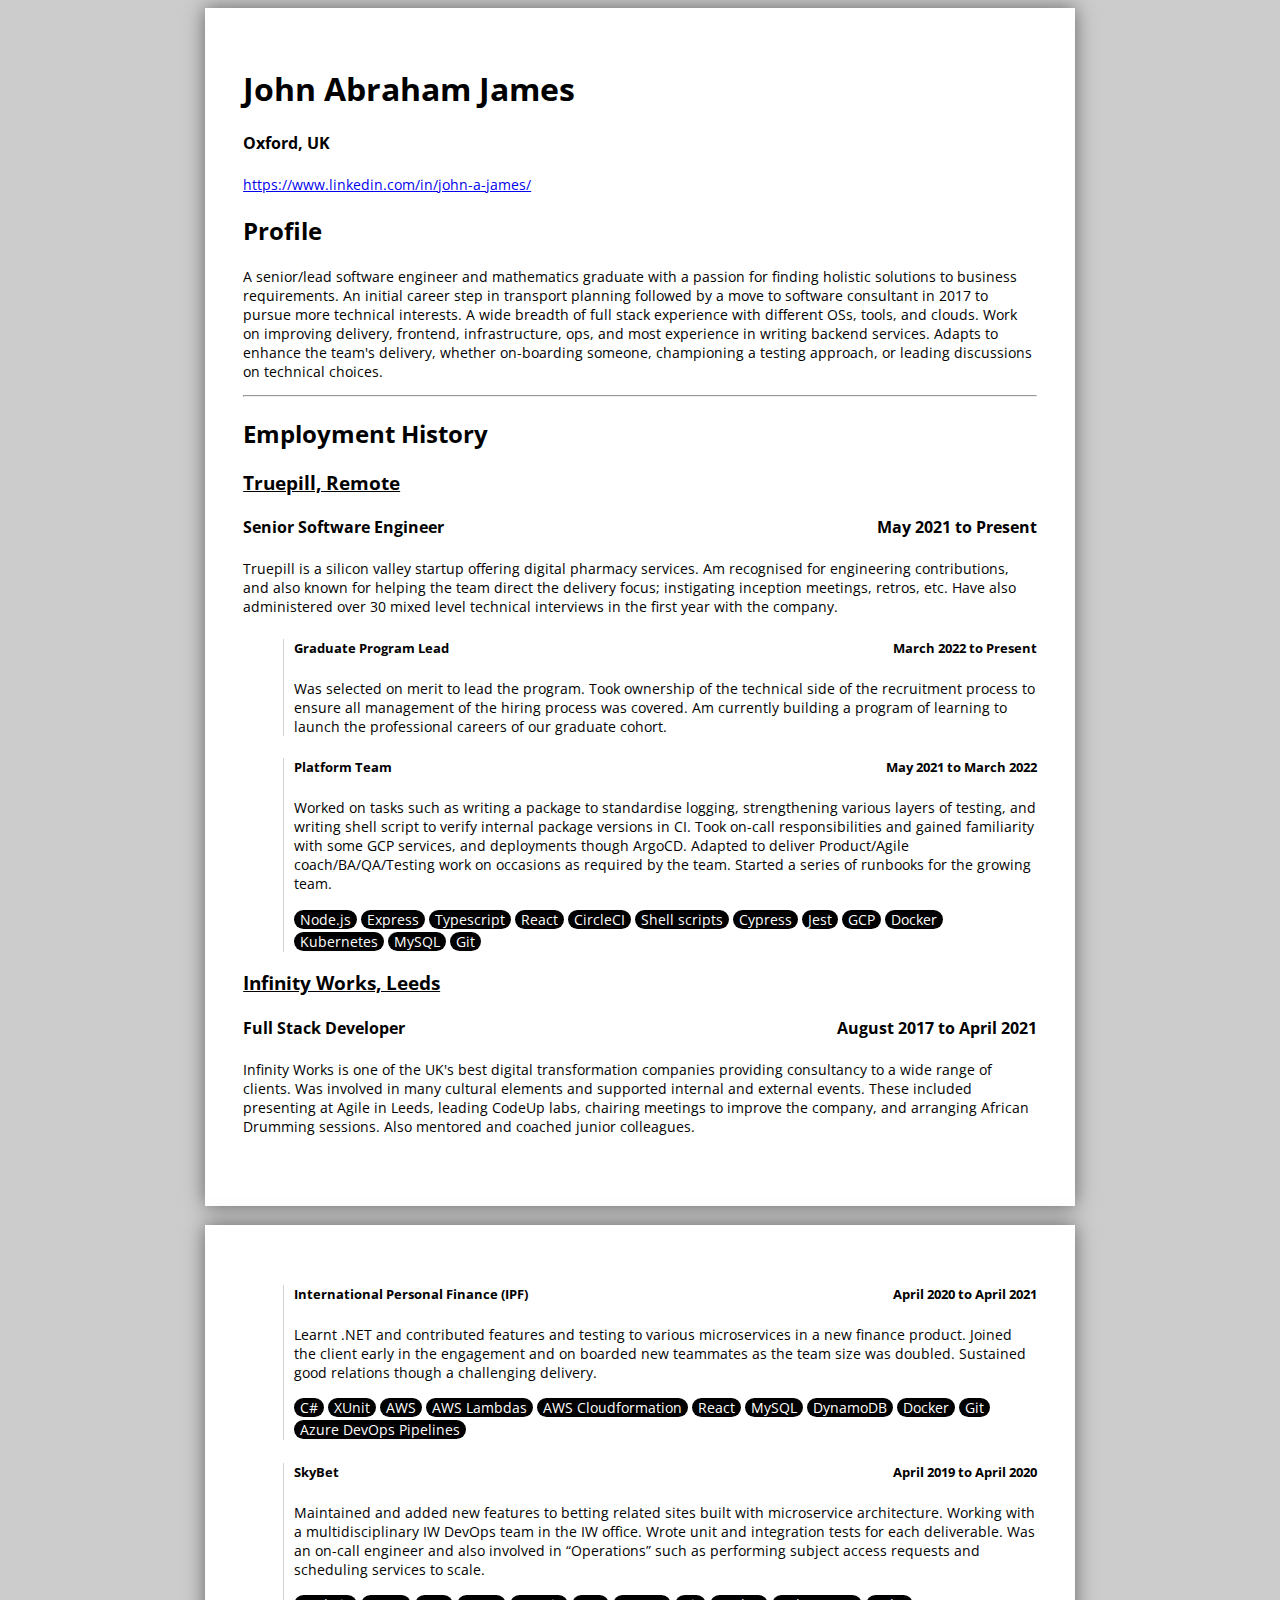
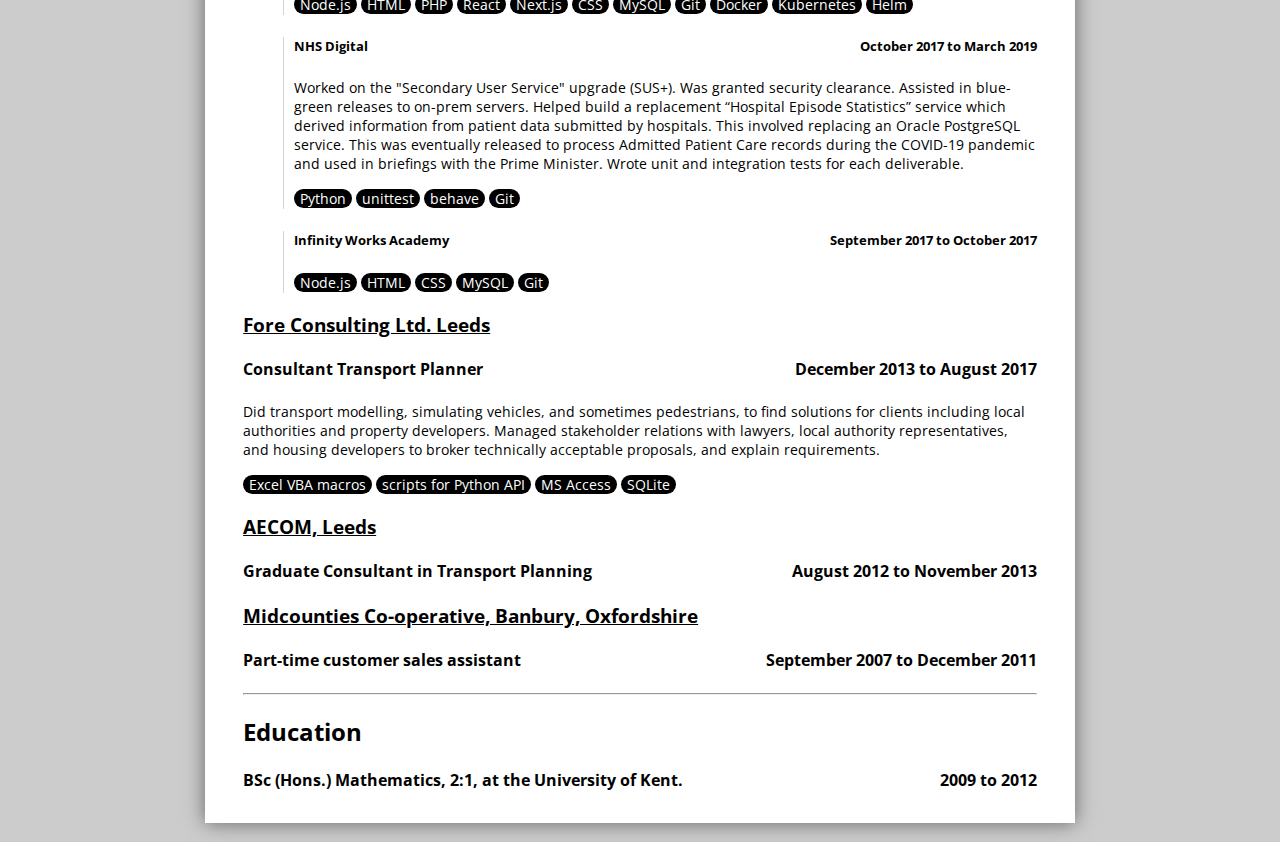
==== CV/index.html @ 1009d3a7 "feat: CV tense" ====
<!DOCTYPE html>
<html>
  <head>
    <meta charset="utf-8">
    <title>John James CV</title>
    <link href='https://fonts.googleapis.com/css?family=Open Sans' rel='stylesheet'>
    <link href='styles/styles.css' rel='stylesheet'>
  </head>
  <body>
    <!-- You are nosey. -->
    <page>
      <h1>John Abraham James</h1>
      <h4>Oxford, UK</h4>
      <p><a href="https://www.linkedin.com/in/john-a-james/">https://www.linkedin.com/in/john-a-james/</a></p>
      <h2>Profile</h2>
      <p>
        A senior/lead software engineer and mathematics graduate with a passion for finding holistic solutions to business requirements.
        An initial career step in transport planning followed by a move to software consultant in 2017 to pursue more technical interests.
        A wide breadth of full stack experience with different OSs, tools, and clouds.
        Work on improving delivery, frontend, infrastructure, ops, and most experience in writing backend services.
        Adapts to enhance the team's delivery, whether on-boarding someone, championing a testing approach, or leading discussions on technical choices.
      </p>
      <hr>
      <h2>Employment History</h2>
      <h3>Truepill, Remote</h3>
      <h4>Senior Software Engineer<span>May 2021 to Present</span></h4>
      <p>
        Truepill is a silicon valley startup offering digital pharmacy services.
        Am recognised for engineering contributions, and also known for helping the team direct the delivery focus; instigating inception meetings, retros, etc.
        Have also administered over 30 mixed level technical interviews in the first year with the company.
      </p>
      <div>
        <h5>Graduate Program Lead<span>March 2022 to Present</span></h5>
        <p>
          Was selected on merit to lead the program. Took ownership of the technical side of the recruitment process to ensure all management of the hiring process was covered.
          Am currently building a program of learning to launch the professional careers of our graduate cohort.
        </p>
      </div>
      <div>
        <h5>Platform Team<span>May 2021 to March 2022</span></h5>
        <p>
          Worked on tasks such as writing a package to standardise logging, strengthening various layers of testing, and writing shell script to verify internal package versions in CI.
          Took on-call responsibilities and gained familiarity with some GCP services, and deployments though ArgoCD.
          Adapted to deliver Product/Agile coach/BA/QA/Testing work on occasions as required by the team.
          Started a series of runbooks for the growing team.
        </p>
        <bubble>Node.js</bubble> <bubble>Express</bubble> <bubble>Typescript</bubble> <bubble>React</bubble>  <bubble>CircleCI</bubble> <bubble>Shell scripts</bubble>  <bubble>Cypress</bubble> <bubble>Jest</bubble> 
        <bubble>GCP</bubble> <bubble>Docker</bubble> <bubble>Kubernetes</bubble> <bubble>MySQL</bubble> <bubble>Git</bubble>
      </div>

      <h3>Infinity Works, Leeds</h3>
      <h4>Full Stack Developer<span>August 2017 to April 2021</span></h4>
      <p>
        Infinity Works is one of the UK's best digital transformation companies providing consultancy to a wide range of clients.
        Was involved in many cultural elements and supported internal and external events.
        These included presenting at Agile in Leeds, leading CodeUp labs, chairing meetings to improve the company, and arranging African Drumming sessions.
        Also mentored and coached junior colleagues. 
      </p>

    </page>
    <page>

      <div>
        <h5>International Personal Finance (IPF)<span>April 2020 to April 2021</span></h5>
        <p>
          Learnt .NET and contributed features and testing to various microservices in a new finance product.
          Joined the client early in the engagement and on boarded new teammates as the team size was doubled.
          Sustained good relations though a challenging delivery.
        </p>
        <bubble>C#</bubble> <bubble>XUnit</bubble> <bubble>AWS</bubble> <bubble>AWS Lambdas</bubble> <bubble>AWS Cloudformation</bubble> <bubble>React</bubble>
        <bubble>MySQL</bubble> <bubble>DynamoDB</bubble> <bubble>Docker</bubble> <bubble>Git</bubble>
        <br>
        <bubble>Azure DevOps Pipelines</bubble>
      </div>

      <div>
        <h5>SkyBet<span>April 2019 to April 2020</span></h5>								             
        <p>
          Maintained and added new features to betting related sites built with microservice architecture.
          Working with a multidisciplinary IW DevOps team in the IW office.
          Wrote unit and integration tests for each deliverable.
          Was an on-call engineer and also involved in “Operations” such as performing subject access requests and scheduling services to scale.
        </p>
        <bubble>Node.js</bubble> <bubble>HTML</bubble> <bubble>PHP</bubble> <bubble>React</bubble> <bubble>Next.js</bubble> <bubble>CSS</bubble> <bubble>MySQL</bubble> <bubble>Git</bubble>
        <bubble>Docker</bubble> <bubble>Kubernetes</bubble> <bubble>Helm</bubble>
      </div>
      
      <div>
        <h5>NHS Digital<span>October 2017 to March 2019</span></h5>
        <p>
          Worked on the "Secondary User Service" upgrade (SUS+).
          Was granted security clearance.
          Assisted in blue-green releases to on-prem servers.
          Helped build a replacement “Hospital Episode Statistics” service which derived information from patient data submitted by hospitals.
          This involved replacing an Oracle PostgreSQL service.
          This was eventually released to process Admitted Patient Care records during the COVID-19 pandemic and used in briefings with the Prime Minister. 
          Wrote unit and integration tests for each deliverable.
        </p>
        <bubble>Python</bubble> <bubble>unittest</bubble> <bubble>behave</bubble> <bubble>Git</bubble>
      </div>
      
      <div>
      <h5>Infinity Works Academy<span>September 2017 to October 2017</span></h5>
      <bubble>Node.js</bubble> <bubble>HTML</bubble> <bubble>CSS</bubble> <bubble>MySQL</bubble> <bubble>Git</bubble>
      </div>

      <h3>Fore Consulting Ltd. Leeds</h3>
      <h4>Consultant Transport Planner<span>December 2013 to August 2017</span></h4>
      <p>
        Did transport modelling, simulating vehicles, and sometimes pedestrians, to find solutions for clients including local authorities and property developers.
        Managed stakeholder relations with lawyers, local authority representatives, and housing developers to broker technically acceptable proposals, and explain requirements.
      </p>
      <bubble>Excel VBA macros</bubble> <bubble>scripts for Python API</bubble> <bubble>MS Access</bubble> <bubble>SQLite</bubble>
      
      <h3>AECOM, Leeds</h3>
      
      <h4>Graduate Consultant in Transport Planning<span>August 2012 to November 2013</span></h4>
      
      <h3>Midcounties Co-operative, Banbury, Oxfordshire</h3>
      <h4>Part-time customer sales assistant<span>September 2007 to December 2011</span></h4> 			                
      <hr>
      <h2>Education</h2>
      <h4>BSc (Hons.) Mathematics, 2:1, at the University of Kent.<span>2009 to 2012</span></h4>
    </page>
  </body>
</html>
---- CV/styles/styles.css ----
body {
    background: rgb(204,204,204);
    font-family: 'Open Sans';
    -webkit-print-color-adjust: exact !important;
}
page {
    background: white;
    width: 21cm;
    height: 29.7cm;
    display: block;
    margin: 0 auto;
    margin-bottom: 0.5cm;
    padding: 1cm;
    box-shadow: 0 0 0.5cm rgba(0,0,0,0.5);
}
bubble {
    color: white;
    background: black;
    border-radius: 50vh;
    padding: 0 6px;
    font-size: 0.9rem;
}

h3 {
    text-decoration: underline;
}

h4 span{
    float:right;
}
h5 span{
    float:right;
}
p {
    font-size: 0.9rem;
}
div {
    margin-left: 40px;
    border-left: 1px solid lightgrey;
    padding-left: 10px;
}
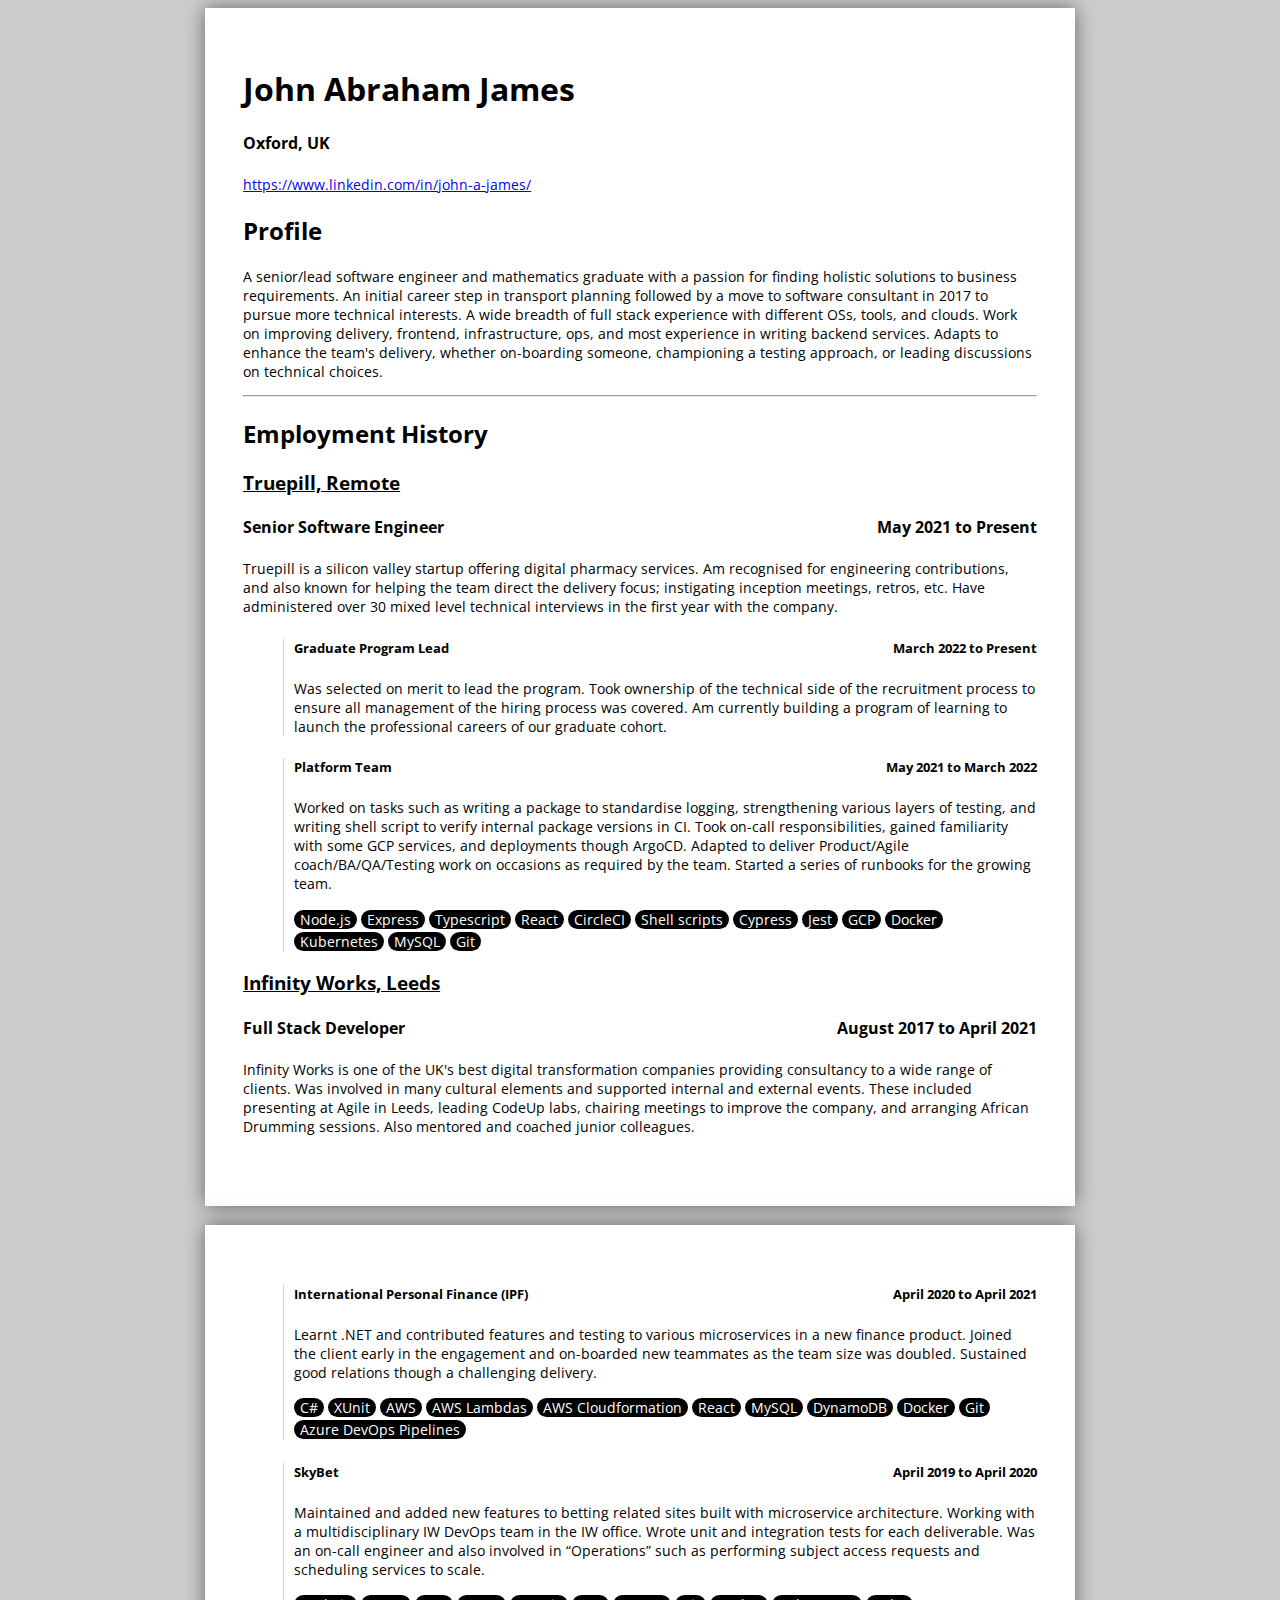
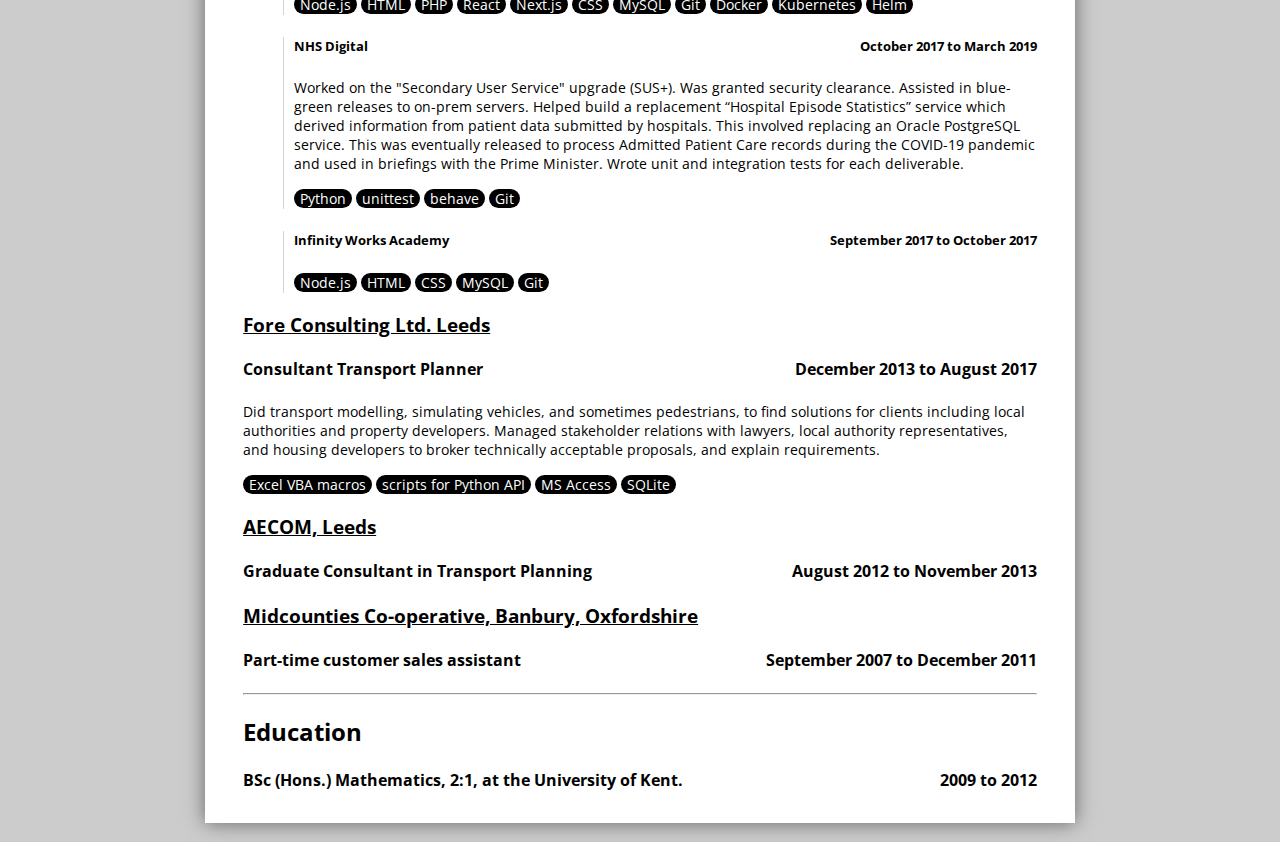
==== commit 7cc79f77: "feat: CV tweaks" ====
--- a/CV/index.html
+++ b/CV/index.html
@@ -27,7 +27,7 @@
       <p>
         Truepill is a silicon valley startup offering digital pharmacy services.
         Am recognised for engineering contributions, and also known for helping the team direct the delivery focus; instigating inception meetings, retros, etc.
-        Have also administered over 30 mixed level technical interviews in the first year with the company.
+        Have administered over 30 mixed level technical interviews in the first year with the company.
       </p>
       <div>
         <h5>Graduate Program Lead<span>March 2022 to Present</span></h5>
@@ -40,7 +40,7 @@
         <h5>Platform Team<span>May 2021 to March 2022</span></h5>
         <p>
           Worked on tasks such as writing a package to standardise logging, strengthening various layers of testing, and writing shell script to verify internal package versions in CI.
-          Took on-call responsibilities and gained familiarity with some GCP services, and deployments though ArgoCD.
+          Took on-call responsibilities, gained familiarity with some GCP services, and deployments though ArgoCD.
           Adapted to deliver Product/Agile coach/BA/QA/Testing work on occasions as required by the team.
           Started a series of runbooks for the growing team.
         </p>
@@ -64,7 +64,7 @@
         <h5>International Personal Finance (IPF)<span>April 2020 to April 2021</span></h5>
         <p>
           Learnt .NET and contributed features and testing to various microservices in a new finance product.
-          Joined the client early in the engagement and on boarded new teammates as the team size was doubled.
+          Joined the client early in the engagement and on-boarded new teammates as the team size was doubled.
           Sustained good relations though a challenging delivery.
         </p>
         <bubble>C#</bubble> <bubble>XUnit</bubble> <bubble>AWS</bubble> <bubble>AWS Lambdas</bubble> <bubble>AWS Cloudformation</bubble> <bubble>React</bubble>
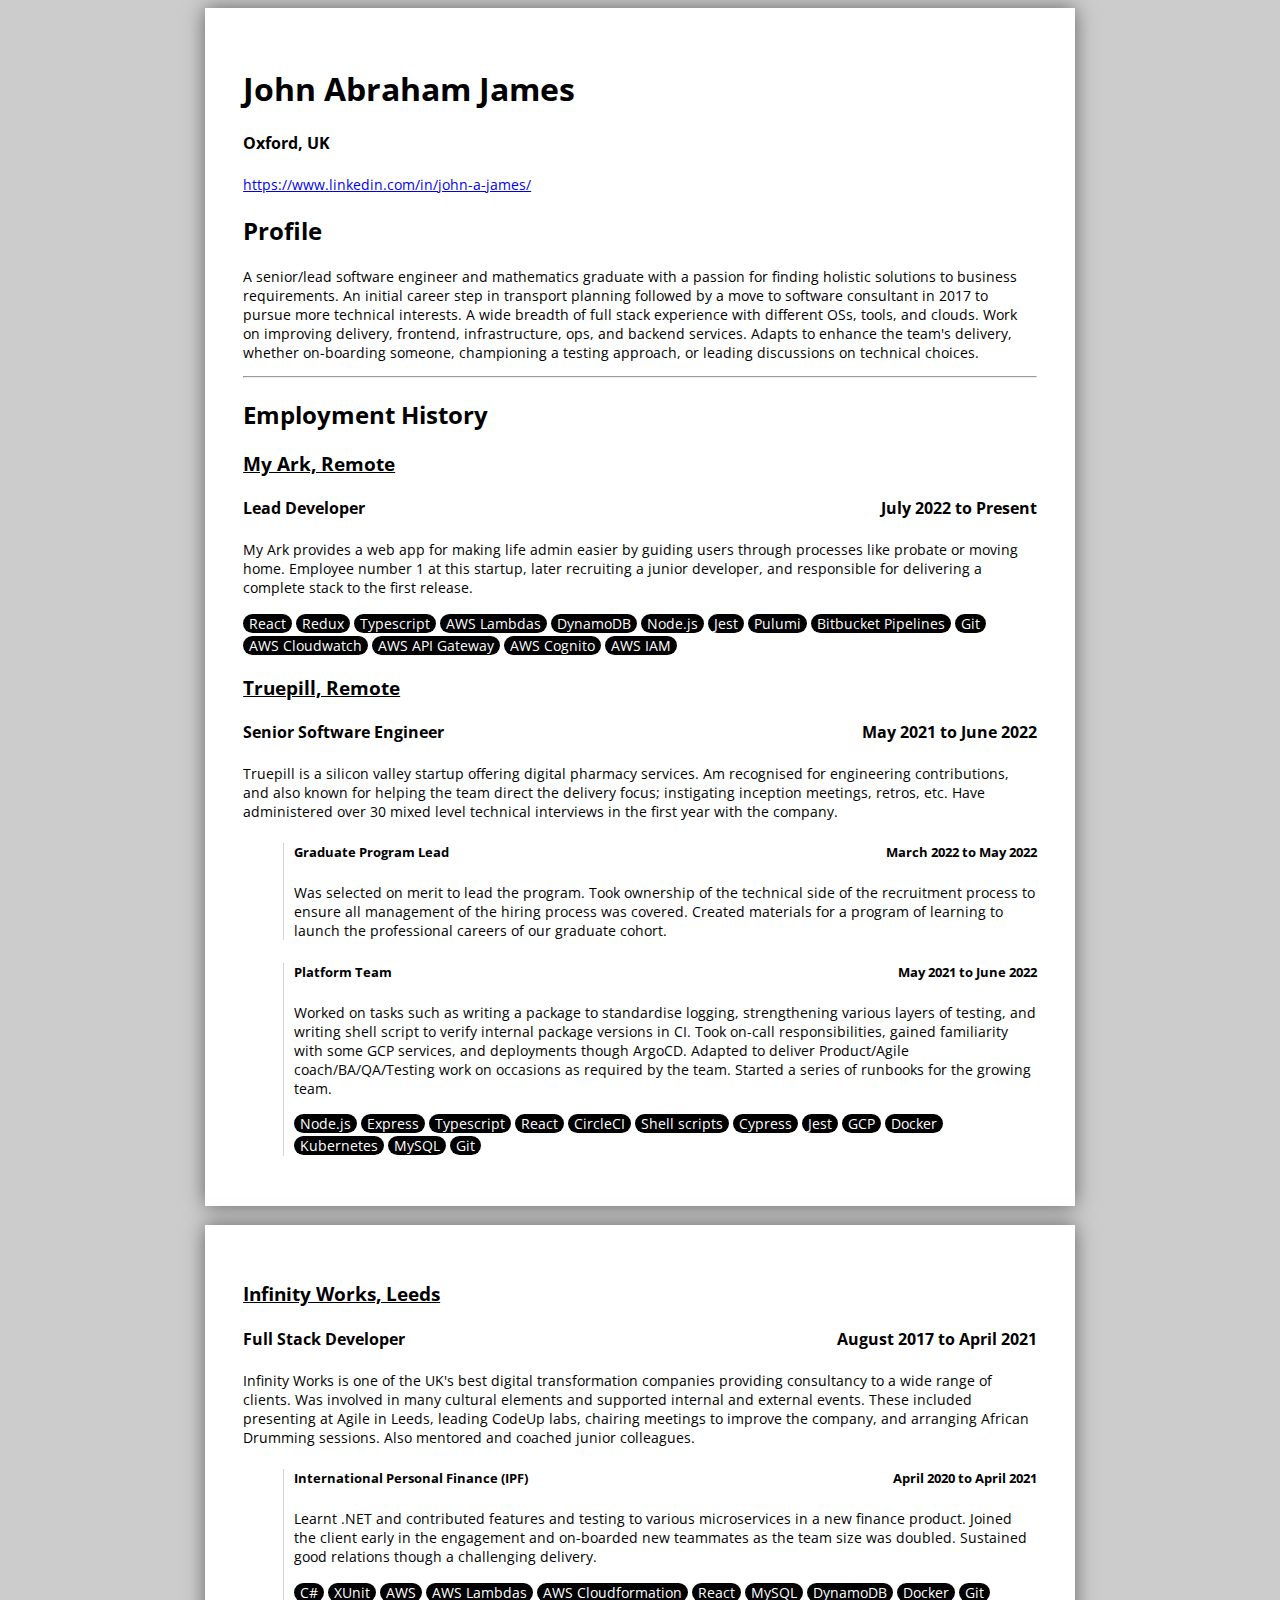
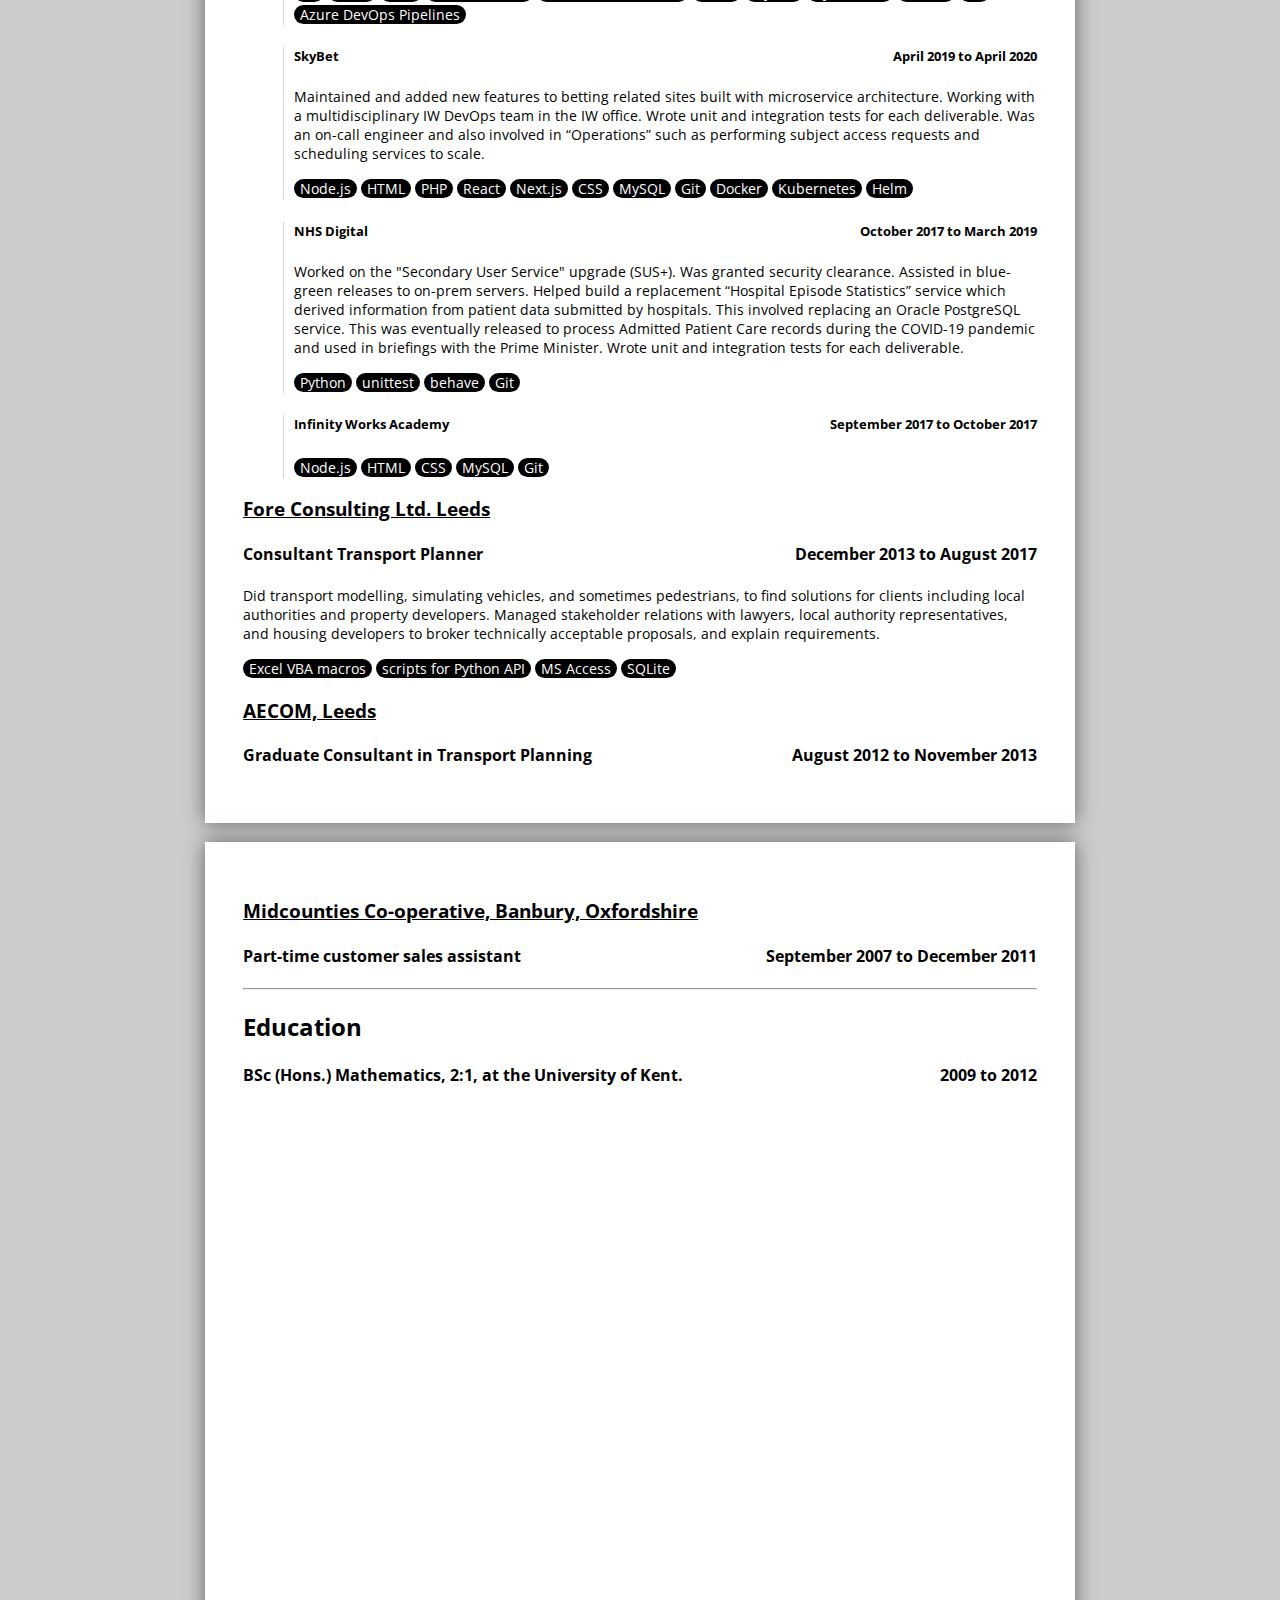
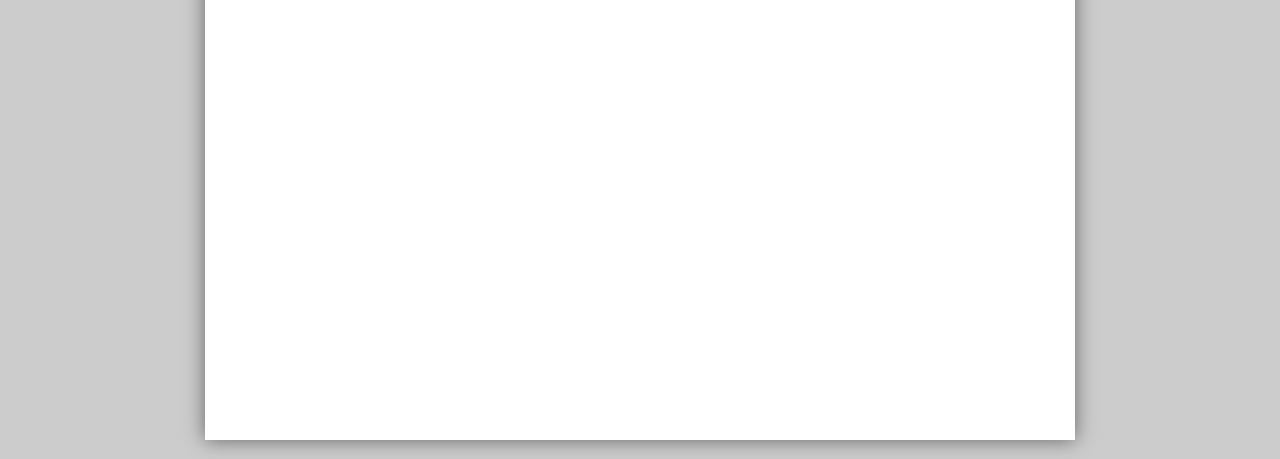
==== commit b02a4ddb: "add my ark to cv" ====
--- a/CV/index.html
+++ b/CV/index.html
@@ -1,126 +1,195 @@
 <!DOCTYPE html>
 <html>
   <head>
-    <meta charset="utf-8">
+    <meta charset="utf-8" />
     <title>John James CV</title>
-    <link href='https://fonts.googleapis.com/css?family=Open Sans' rel='stylesheet'>
-    <link href='styles/styles.css' rel='stylesheet'>
+    <link
+      href="https://fonts.googleapis.com/css?family=Open Sans"
+      rel="stylesheet"
+    />
+    <link href="styles/styles.css" rel="stylesheet" />
   </head>
   <body>
     <!-- You are nosey. -->
     <page>
       <h1>John Abraham James</h1>
       <h4>Oxford, UK</h4>
-      <p><a href="https://www.linkedin.com/in/john-a-james/">https://www.linkedin.com/in/john-a-james/</a></p>
+      <p>
+        <a href="https://www.linkedin.com/in/john-a-james/">
+          https://www.linkedin.com/in/john-a-james/
+        </a>
+      </p>
       <h2>Profile</h2>
       <p>
-        A senior/lead software engineer and mathematics graduate with a passion for finding holistic solutions to business requirements.
-        An initial career step in transport planning followed by a move to software consultant in 2017 to pursue more technical interests.
-        A wide breadth of full stack experience with different OSs, tools, and clouds.
-        Work on improving delivery, frontend, infrastructure, ops, and most experience in writing backend services.
-        Adapts to enhance the team's delivery, whether on-boarding someone, championing a testing approach, or leading discussions on technical choices.
+        A senior/lead software engineer and mathematics graduate with a passion
+        for finding holistic solutions to business requirements. An initial
+        career step in transport planning followed by a move to software
+        consultant in 2017 to pursue more technical interests. A wide breadth of
+        full stack experience with different OSs, tools, and clouds. Work on
+        improving delivery, frontend, infrastructure, ops, and backend services.
+        Adapts to enhance the team's delivery, whether on-boarding someone,
+        championing a testing approach, or leading discussions on technical
+        choices.
       </p>
-      <hr>
+      <hr />
       <h2>Employment History</h2>
+      <h3>My Ark, Remote</h3>
+      <h4>Lead Developer<span>July 2022 to Present</span></h4>
+      <p>
+        My Ark provides a web app for making life admin easier by guiding users
+        through processes like probate or moving home. Employee number 1 at this
+        startup, later recruiting a junior developer, and responsible for
+        delivering a complete stack to the first release.
+      </p>
+      <bubble>React</bubble> <bubble>Redux</bubble> <bubble>Typescript</bubble>
+      <bubble>AWS Lambdas</bubble> <bubble>DynamoDB</bubble>
+      <bubble>Node.js</bubble> <bubble>Jest</bubble> <bubble>Pulumi</bubble>
+      <bubble>Bitbucket Pipelines</bubble> <bubble>Git</bubble>
+      <br />
+      <bubble>AWS Cloudwatch</bubble> <bubble>AWS API Gateway</bubble>
+      <bubble>AWS Cognito</bubble> <bubble>AWS IAM</bubble>
+
       <h3>Truepill, Remote</h3>
-      <h4>Senior Software Engineer<span>May 2021 to Present</span></h4>
+      <h4>Senior Software Engineer<span>May 2021 to June 2022</span></h4>
       <p>
         Truepill is a silicon valley startup offering digital pharmacy services.
-        Am recognised for engineering contributions, and also known for helping the team direct the delivery focus; instigating inception meetings, retros, etc.
-        Have administered over 30 mixed level technical interviews in the first year with the company.
+        Am recognised for engineering contributions, and also known for helping
+        the team direct the delivery focus; instigating inception meetings,
+        retros, etc. Have administered over 30 mixed level technical interviews
+        in the first year with the company.
       </p>
       <div>
-        <h5>Graduate Program Lead<span>March 2022 to Present</span></h5>
+        <h5>Graduate Program Lead<span>March 2022 to May 2022</span></h5>
         <p>
-          Was selected on merit to lead the program. Took ownership of the technical side of the recruitment process to ensure all management of the hiring process was covered.
-          Am currently building a program of learning to launch the professional careers of our graduate cohort.
+          Was selected on merit to lead the program. Took ownership of the
+          technical side of the recruitment process to ensure all management of
+          the hiring process was covered. Created materials for a program of
+          learning to launch the professional careers of our graduate cohort.
         </p>
       </div>
       <div>
-        <h5>Platform Team<span>May 2021 to March 2022</span></h5>
+        <h5>Platform Team<span>May 2021 to June 2022</span></h5>
         <p>
-          Worked on tasks such as writing a package to standardise logging, strengthening various layers of testing, and writing shell script to verify internal package versions in CI.
-          Took on-call responsibilities, gained familiarity with some GCP services, and deployments though ArgoCD.
-          Adapted to deliver Product/Agile coach/BA/QA/Testing work on occasions as required by the team.
-          Started a series of runbooks for the growing team.
+          Worked on tasks such as writing a package to standardise logging,
+          strengthening various layers of testing, and writing shell script to
+          verify internal package versions in CI. Took on-call responsibilities,
+          gained familiarity with some GCP services, and deployments though
+          ArgoCD. Adapted to deliver Product/Agile coach/BA/QA/Testing work on
+          occasions as required by the team. Started a series of runbooks for
+          the growing team.
         </p>
-        <bubble>Node.js</bubble> <bubble>Express</bubble> <bubble>Typescript</bubble> <bubble>React</bubble>  <bubble>CircleCI</bubble> <bubble>Shell scripts</bubble>  <bubble>Cypress</bubble> <bubble>Jest</bubble> 
-        <bubble>GCP</bubble> <bubble>Docker</bubble> <bubble>Kubernetes</bubble> <bubble>MySQL</bubble> <bubble>Git</bubble>
+        <bubble>Node.js</bubble> <bubble>Express</bubble>
+        <bubble>Typescript</bubble> <bubble>React</bubble>
+        <bubble>CircleCI</bubble> <bubble>Shell scripts</bubble>
+        <bubble>Cypress</bubble> <bubble>Jest</bubble> <bubble>GCP</bubble>
+        <bubble>Docker</bubble> <bubble>Kubernetes</bubble>
+        <bubble>MySQL</bubble> <bubble>Git</bubble>
       </div>
-
+    </page>
+    <page>
       <h3>Infinity Works, Leeds</h3>
       <h4>Full Stack Developer<span>August 2017 to April 2021</span></h4>
       <p>
-        Infinity Works is one of the UK's best digital transformation companies providing consultancy to a wide range of clients.
-        Was involved in many cultural elements and supported internal and external events.
-        These included presenting at Agile in Leeds, leading CodeUp labs, chairing meetings to improve the company, and arranging African Drumming sessions.
-        Also mentored and coached junior colleagues. 
+        Infinity Works is one of the UK's best digital transformation companies
+        providing consultancy to a wide range of clients. Was involved in many
+        cultural elements and supported internal and external events. These
+        included presenting at Agile in Leeds, leading CodeUp labs, chairing
+        meetings to improve the company, and arranging African Drumming
+        sessions. Also mentored and coached junior colleagues.
       </p>
-
-    </page>
-    <page>
-
       <div>
-        <h5>International Personal Finance (IPF)<span>April 2020 to April 2021</span></h5>
+        <h5>
+          International Personal Finance (IPF)
+          <span> April 2020 to April 2021 </span>
+        </h5>
         <p>
-          Learnt .NET and contributed features and testing to various microservices in a new finance product.
-          Joined the client early in the engagement and on-boarded new teammates as the team size was doubled.
+          Learnt .NET and contributed features and testing to various
+          microservices in a new finance product. Joined the client early in the
+          engagement and on-boarded new teammates as the team size was doubled.
           Sustained good relations though a challenging delivery.
         </p>
-        <bubble>C#</bubble> <bubble>XUnit</bubble> <bubble>AWS</bubble> <bubble>AWS Lambdas</bubble> <bubble>AWS Cloudformation</bubble> <bubble>React</bubble>
-        <bubble>MySQL</bubble> <bubble>DynamoDB</bubble> <bubble>Docker</bubble> <bubble>Git</bubble>
-        <br>
+        <bubble>C#</bubble> <bubble>XUnit</bubble> <bubble>AWS</bubble>
+        <bubble>AWS Lambdas</bubble> <bubble>AWS Cloudformation</bubble>
+        <bubble>React</bubble> <bubble>MySQL</bubble> <bubble>DynamoDB</bubble>
+        <bubble>Docker</bubble> <bubble>Git</bubble>
+        <br />
         <bubble>Azure DevOps Pipelines</bubble>
       </div>
 
       <div>
-        <h5>SkyBet<span>April 2019 to April 2020</span></h5>								             
+        <h5>SkyBet<span>April 2019 to April 2020</span></h5>
         <p>
-          Maintained and added new features to betting related sites built with microservice architecture.
-          Working with a multidisciplinary IW DevOps team in the IW office.
-          Wrote unit and integration tests for each deliverable.
-          Was an on-call engineer and also involved in “Operations” such as performing subject access requests and scheduling services to scale.
+          Maintained and added new features to betting related sites built with
+          microservice architecture. Working with a multidisciplinary IW DevOps
+          team in the IW office. Wrote unit and integration tests for each
+          deliverable. Was an on-call engineer and also involved in “Operations”
+          such as performing subject access requests and scheduling services to
+          scale.
         </p>
-        <bubble>Node.js</bubble> <bubble>HTML</bubble> <bubble>PHP</bubble> <bubble>React</bubble> <bubble>Next.js</bubble> <bubble>CSS</bubble> <bubble>MySQL</bubble> <bubble>Git</bubble>
-        <bubble>Docker</bubble> <bubble>Kubernetes</bubble> <bubble>Helm</bubble>
+        <bubble>Node.js</bubble> <bubble>HTML</bubble> <bubble>PHP</bubble>
+        <bubble>React</bubble> <bubble>Next.js</bubble> <bubble>CSS</bubble>
+        <bubble>MySQL</bubble> <bubble>Git</bubble> <bubble>Docker</bubble>
+        <bubble>Kubernetes</bubble> <bubble>Helm</bubble>
       </div>
-      
+
       <div>
         <h5>NHS Digital<span>October 2017 to March 2019</span></h5>
         <p>
-          Worked on the "Secondary User Service" upgrade (SUS+).
-          Was granted security clearance.
-          Assisted in blue-green releases to on-prem servers.
-          Helped build a replacement “Hospital Episode Statistics” service which derived information from patient data submitted by hospitals.
-          This involved replacing an Oracle PostgreSQL service.
-          This was eventually released to process Admitted Patient Care records during the COVID-19 pandemic and used in briefings with the Prime Minister. 
-          Wrote unit and integration tests for each deliverable.
+          Worked on the "Secondary User Service" upgrade (SUS+). Was granted
+          security clearance. Assisted in blue-green releases to on-prem
+          servers. Helped build a replacement “Hospital Episode Statistics”
+          service which derived information from patient data submitted by
+          hospitals. This involved replacing an Oracle PostgreSQL service. This
+          was eventually released to process Admitted Patient Care records
+          during the COVID-19 pandemic and used in briefings with the Prime
+          Minister. Wrote unit and integration tests for each deliverable.
         </p>
-        <bubble>Python</bubble> <bubble>unittest</bubble> <bubble>behave</bubble> <bubble>Git</bubble>
+        <bubble>Python</bubble> <bubble>unittest</bubble>
+        <bubble>behave</bubble> <bubble>Git</bubble>
       </div>
-      
+
       <div>
-      <h5>Infinity Works Academy<span>September 2017 to October 2017</span></h5>
-      <bubble>Node.js</bubble> <bubble>HTML</bubble> <bubble>CSS</bubble> <bubble>MySQL</bubble> <bubble>Git</bubble>
+        <h5>
+          Infinity Works Academy<span>September 2017 to October 2017</span>
+        </h5>
+        <bubble>Node.js</bubble> <bubble>HTML</bubble> <bubble>CSS</bubble>
+        <bubble>MySQL</bubble> <bubble>Git</bubble>
       </div>
 
       <h3>Fore Consulting Ltd. Leeds</h3>
-      <h4>Consultant Transport Planner<span>December 2013 to August 2017</span></h4>
+      <h4>
+        Consultant Transport Planner<span>December 2013 to August 2017</span>
+      </h4>
       <p>
-        Did transport modelling, simulating vehicles, and sometimes pedestrians, to find solutions for clients including local authorities and property developers.
-        Managed stakeholder relations with lawyers, local authority representatives, and housing developers to broker technically acceptable proposals, and explain requirements.
+        Did transport modelling, simulating vehicles, and sometimes pedestrians,
+        to find solutions for clients including local authorities and property
+        developers. Managed stakeholder relations with lawyers, local authority
+        representatives, and housing developers to broker technically acceptable
+        proposals, and explain requirements.
       </p>
-      <bubble>Excel VBA macros</bubble> <bubble>scripts for Python API</bubble> <bubble>MS Access</bubble> <bubble>SQLite</bubble>
-      
+      <bubble>Excel VBA macros</bubble> <bubble>scripts for Python API</bubble>
+      <bubble>MS Access</bubble> <bubble>SQLite</bubble>
+
       <h3>AECOM, Leeds</h3>
-      
-      <h4>Graduate Consultant in Transport Planning<span>August 2012 to November 2013</span></h4>
-      
+
+      <h4>
+        Graduate Consultant in Transport Planning
+        <span>August 2012 to November 2013</span>
+      </h4>
+    </page>
+    <page>
       <h3>Midcounties Co-operative, Banbury, Oxfordshire</h3>
-      <h4>Part-time customer sales assistant<span>September 2007 to December 2011</span></h4> 			                
-      <hr>
+      <h4>
+        Part-time customer sales assistant<span
+          >September 2007 to December 2011</span
+        >
+      </h4>
+      <hr />
       <h2>Education</h2>
-      <h4>BSc (Hons.) Mathematics, 2:1, at the University of Kent.<span>2009 to 2012</span></h4>
+      <h4>
+        BSc (Hons.) Mathematics, 2:1, at the University of Kent.
+        <span>2009 to 2012</span>
+      </h4>
     </page>
   </body>
-</html>+</html>
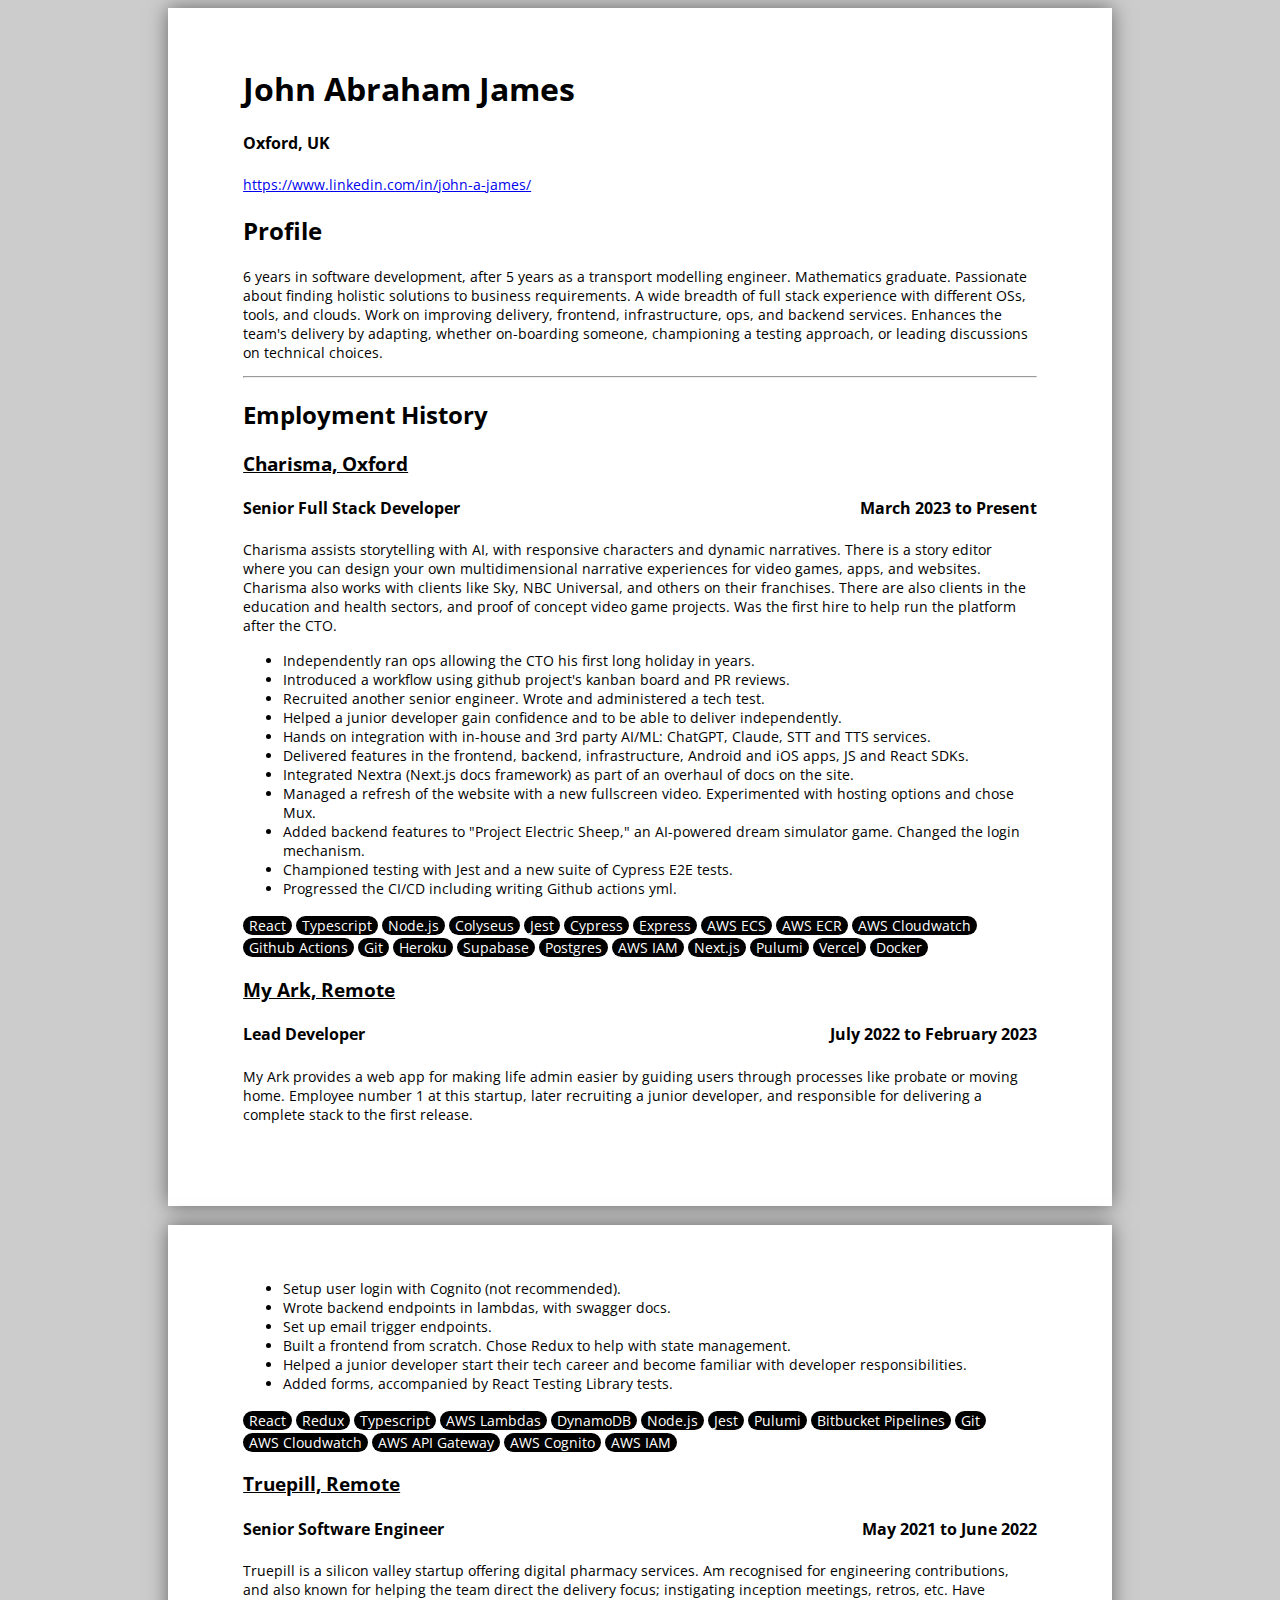
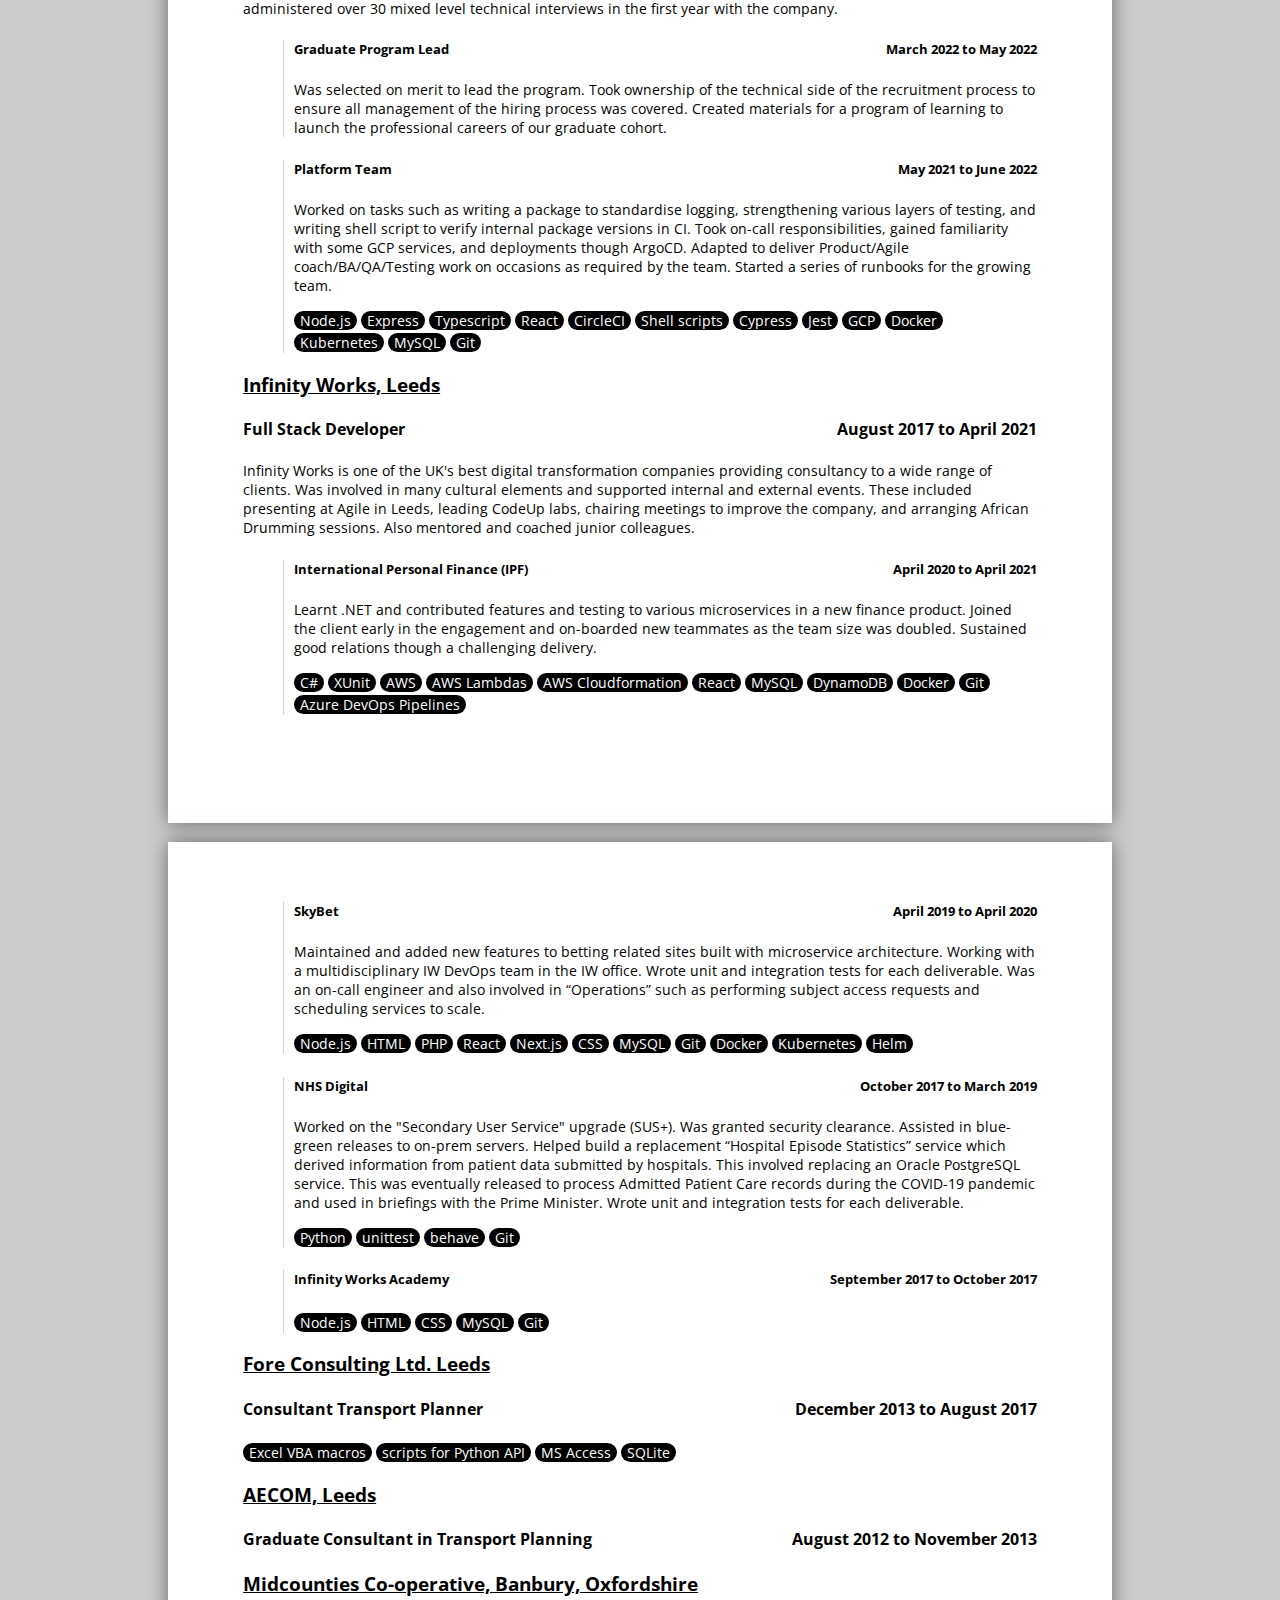
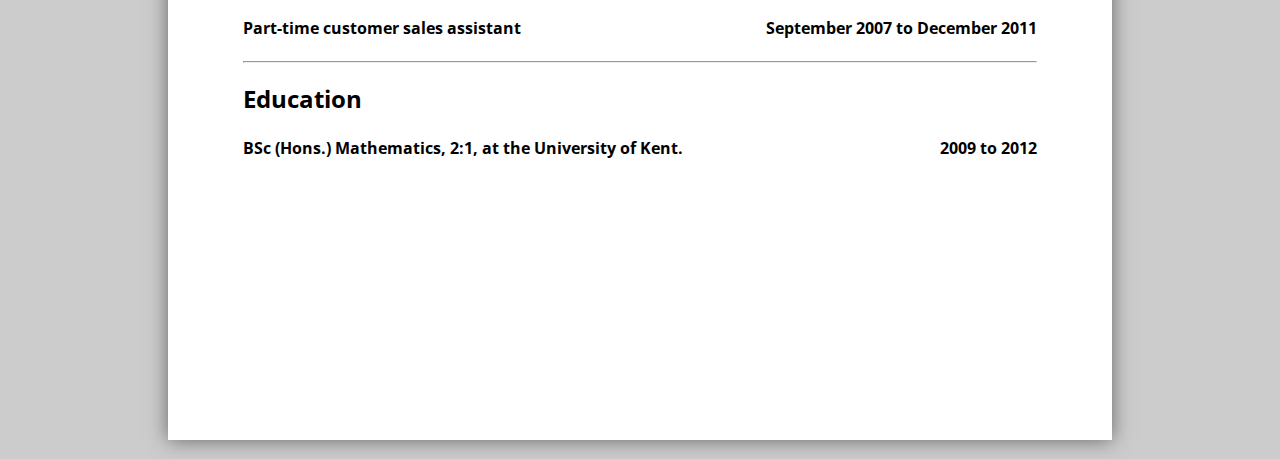
==== commit 443e0311: "Update CV" ====
--- a/CV/index.html
+++ b/CV/index.html
@@ -21,26 +21,61 @@
       </p>
       <h2>Profile</h2>
       <p>
-        A senior/lead software engineer and mathematics graduate with a passion
-        for finding holistic solutions to business requirements. An initial
-        career step in transport planning followed by a move to software
-        consultant in 2017 to pursue more technical interests. A wide breadth of
-        full stack experience with different OSs, tools, and clouds. Work on
+        6 years in software development, after 5 years as a transport modelling engineer.
+        Mathematics graduate. Passionate about finding holistic solutions to business requirements.
+        A wide breadth of full stack experience with different OSs, tools, and clouds. Work on
         improving delivery, frontend, infrastructure, ops, and backend services.
-        Adapts to enhance the team's delivery, whether on-boarding someone,
-        championing a testing approach, or leading discussions on technical
-        choices.
+        Enhances the team's delivery by adapting, whether on-boarding someone,
+        championing a testing approach, or leading discussions on technical choices.
       </p>
       <hr />
       <h2>Employment History</h2>
+      <h3>Charisma, Oxford</h3>
+      <h4>Senior Full Stack Developer<span>March 2023 to Present</span></h4>
+      <p>
+        Charisma assists storytelling with AI, with responsive characters and dynamic narratives.
+        There is a story editor where you can design your own multidimensional narrative experiences for video games, apps, and websites.
+        Charisma also works with clients like Sky, NBC Universal, and others on their franchises. There are also clients in the education and health sectors, and proof of concept video game projects.
+        Was the first hire to help run the platform after the CTO.
+        <ul>
+          <li>Independently ran ops allowing the CTO his first long holiday in years.</li>
+          <li>Introduced a workflow using github project's kanban board and PR reviews.</li>
+          <li>Recruited another senior engineer. Wrote and administered a tech test.</li>
+          <li>Helped a junior developer gain confidence and to be able to deliver independently.</li>
+          <li>Hands on integration with in-house and 3rd party AI/ML: ChatGPT, Claude, STT and TTS services.</li>
+          <li>Delivered features in the frontend, backend, infrastructure, Android and iOS apps, JS and React SDKs.</li>
+          <li>Integrated Nextra (Next.js docs framework) as part of an overhaul of docs on the site.</li>
+          <li>Managed a refresh of the website with a new fullscreen video. Experimented with hosting options and chose Mux.</li>
+          <li>Added backend features to "Project Electric Sheep," an AI-powered dream simulator game. Changed the login mechanism.</li>
+          <li>Championed testing with Jest and a new suite of Cypress E2E tests.</li>
+          <li>Progressed the CI/CD including writing Github actions yml.</li>
+        </ul>
+
+      </p>
+      <bubble>React</bubble> <bubble>Typescript</bubble> <bubble>Node.js</bubble> <bubble>Colyseus</bubble>
+      <bubble>Jest</bubble> <bubble>Cypress</bubble> <bubble>Express</bubble> <bubble>AWS ECS</bubble>
+      <bubble>AWS ECR</bubble> <bubble>AWS Cloudwatch</bubble> <bubble>Github Actions</bubble> <bubble>Git</bubble>
+      <bubble>Heroku</bubble> <bubble>Supabase</bubble> <bubble>Postgres</bubble> <bubble>AWS IAM</bubble>
+      <bubble>Next.js</bubble> <bubble>Pulumi</bubble> <bubble>Vercel</bubble> <bubble>Docker</bubble>
+      
       <h3>My Ark, Remote</h3>
-      <h4>Lead Developer<span>July 2022 to Present</span></h4>
+      <h4>Lead Developer<span>July 2022 to February 2023</span></h4>
       <p>
         My Ark provides a web app for making life admin easier by guiding users
         through processes like probate or moving home. Employee number 1 at this
         startup, later recruiting a junior developer, and responsible for
         delivering a complete stack to the first release.
       </p>
+    </page>
+    <page>
+      <ul>
+        <li>Setup user login with Cognito (not recommended).</li>
+        <li>Wrote backend endpoints in lambdas, with swagger docs.</li>
+        <li>Set up email trigger endpoints.</li>
+        <li>Built a frontend from scratch. Chose Redux to help with state management.</li>
+        <li>Helped a junior developer start their tech career and become familiar with developer responsibilities.</li>
+        <li> Added forms, accompanied by React Testing Library tests.</li>
+      </ul>
       <bubble>React</bubble> <bubble>Redux</bubble> <bubble>Typescript</bubble>
       <bubble>AWS Lambdas</bubble> <bubble>DynamoDB</bubble>
       <bubble>Node.js</bubble> <bubble>Jest</bubble> <bubble>Pulumi</bubble>
@@ -49,8 +84,11 @@
       <bubble>AWS Cloudwatch</bubble> <bubble>AWS API Gateway</bubble>
       <bubble>AWS Cognito</bubble> <bubble>AWS IAM</bubble>
 
+
+
       <h3>Truepill, Remote</h3>
       <h4>Senior Software Engineer<span>May 2021 to June 2022</span></h4>
+
       <p>
         Truepill is a silicon valley startup offering digital pharmacy services.
         Am recognised for engineering contributions, and also known for helping
@@ -85,8 +123,7 @@
         <bubble>Docker</bubble> <bubble>Kubernetes</bubble>
         <bubble>MySQL</bubble> <bubble>Git</bubble>
       </div>
-    </page>
-    <page>
+
       <h3>Infinity Works, Leeds</h3>
       <h4>Full Stack Developer<span>August 2017 to April 2021</span></h4>
       <p>
@@ -116,6 +153,9 @@
         <bubble>Azure DevOps Pipelines</bubble>
       </div>
 
+    </page>
+    <page>
+      
       <div>
         <h5>SkyBet<span>April 2019 to April 2020</span></h5>
         <p>
@@ -134,6 +174,7 @@
 
       <div>
         <h5>NHS Digital<span>October 2017 to March 2019</span></h5>
+
         <p>
           Worked on the "Secondary User Service" upgrade (SUS+). Was granted
           security clearance. Assisted in blue-green releases to on-prem
@@ -148,6 +189,8 @@
         <bubble>behave</bubble> <bubble>Git</bubble>
       </div>
 
+
+
       <div>
         <h5>
           Infinity Works Academy<span>September 2017 to October 2017</span>
@@ -160,24 +203,15 @@
       <h4>
         Consultant Transport Planner<span>December 2013 to August 2017</span>
       </h4>
-      <p>
-        Did transport modelling, simulating vehicles, and sometimes pedestrians,
-        to find solutions for clients including local authorities and property
-        developers. Managed stakeholder relations with lawyers, local authority
-        representatives, and housing developers to broker technically acceptable
-        proposals, and explain requirements.
-      </p>
       <bubble>Excel VBA macros</bubble> <bubble>scripts for Python API</bubble>
       <bubble>MS Access</bubble> <bubble>SQLite</bubble>
 
       <h3>AECOM, Leeds</h3>
-
       <h4>
         Graduate Consultant in Transport Planning
         <span>August 2012 to November 2013</span>
       </h4>
-    </page>
-    <page>
+
       <h3>Midcounties Co-operative, Banbury, Oxfordshire</h3>
       <h4>
         Part-time customer sales assistant<span
--- a/CV/styles/styles.css
+++ b/CV/styles/styles.css
@@ -10,7 +10,7 @@
     display: block;
     margin: 0 auto;
     margin-bottom: 0.5cm;
-    padding: 1cm;
+    padding: 1cm 2cm;
     box-shadow: 0 0 0.5cm rgba(0,0,0,0.5);
 }
 bubble {
@@ -19,6 +19,7 @@
     border-radius: 50vh;
     padding: 0 6px;
     font-size: 0.9rem;
+    white-space: nowrap;
 }
 
 h3 {
@@ -34,6 +35,9 @@
 p {
     font-size: 0.9rem;
 }
+li {
+        font-size: 0.9rem;
+}
 div {
     margin-left: 40px;
     border-left: 1px solid lightgrey;
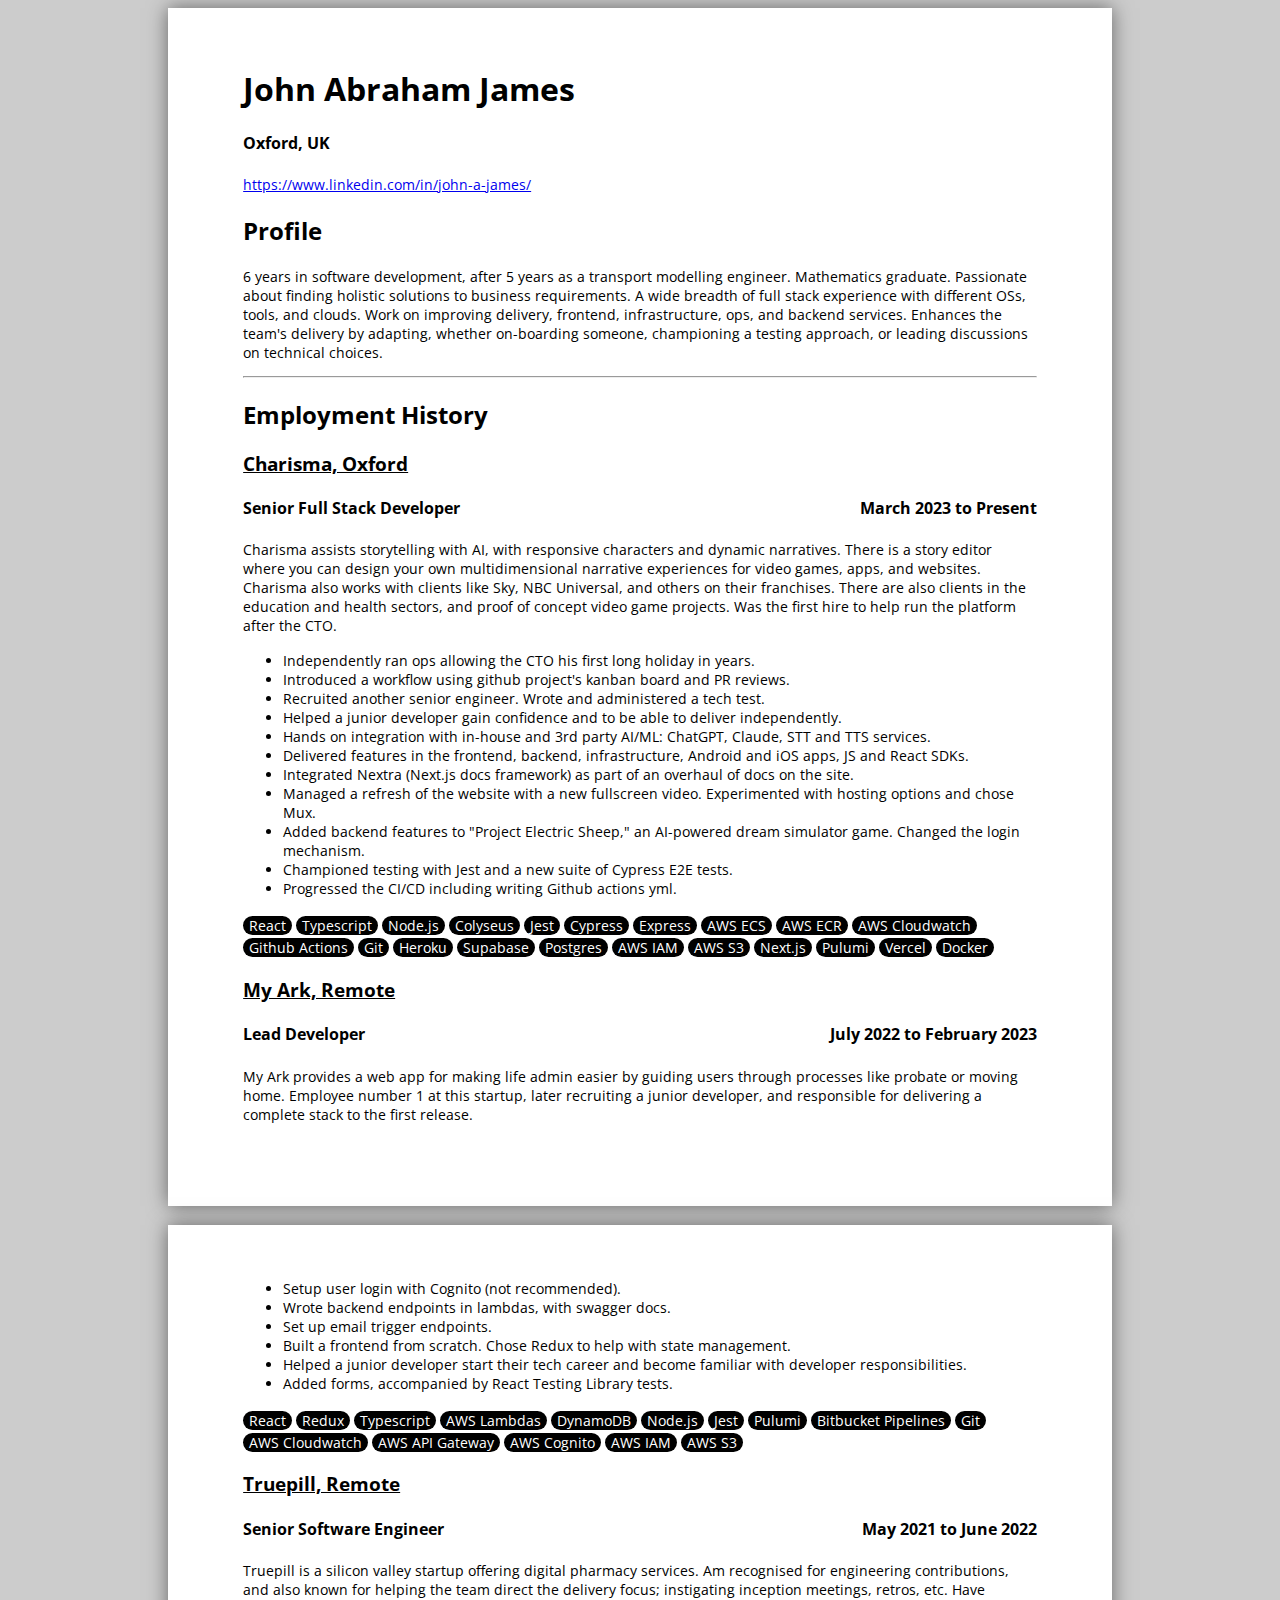
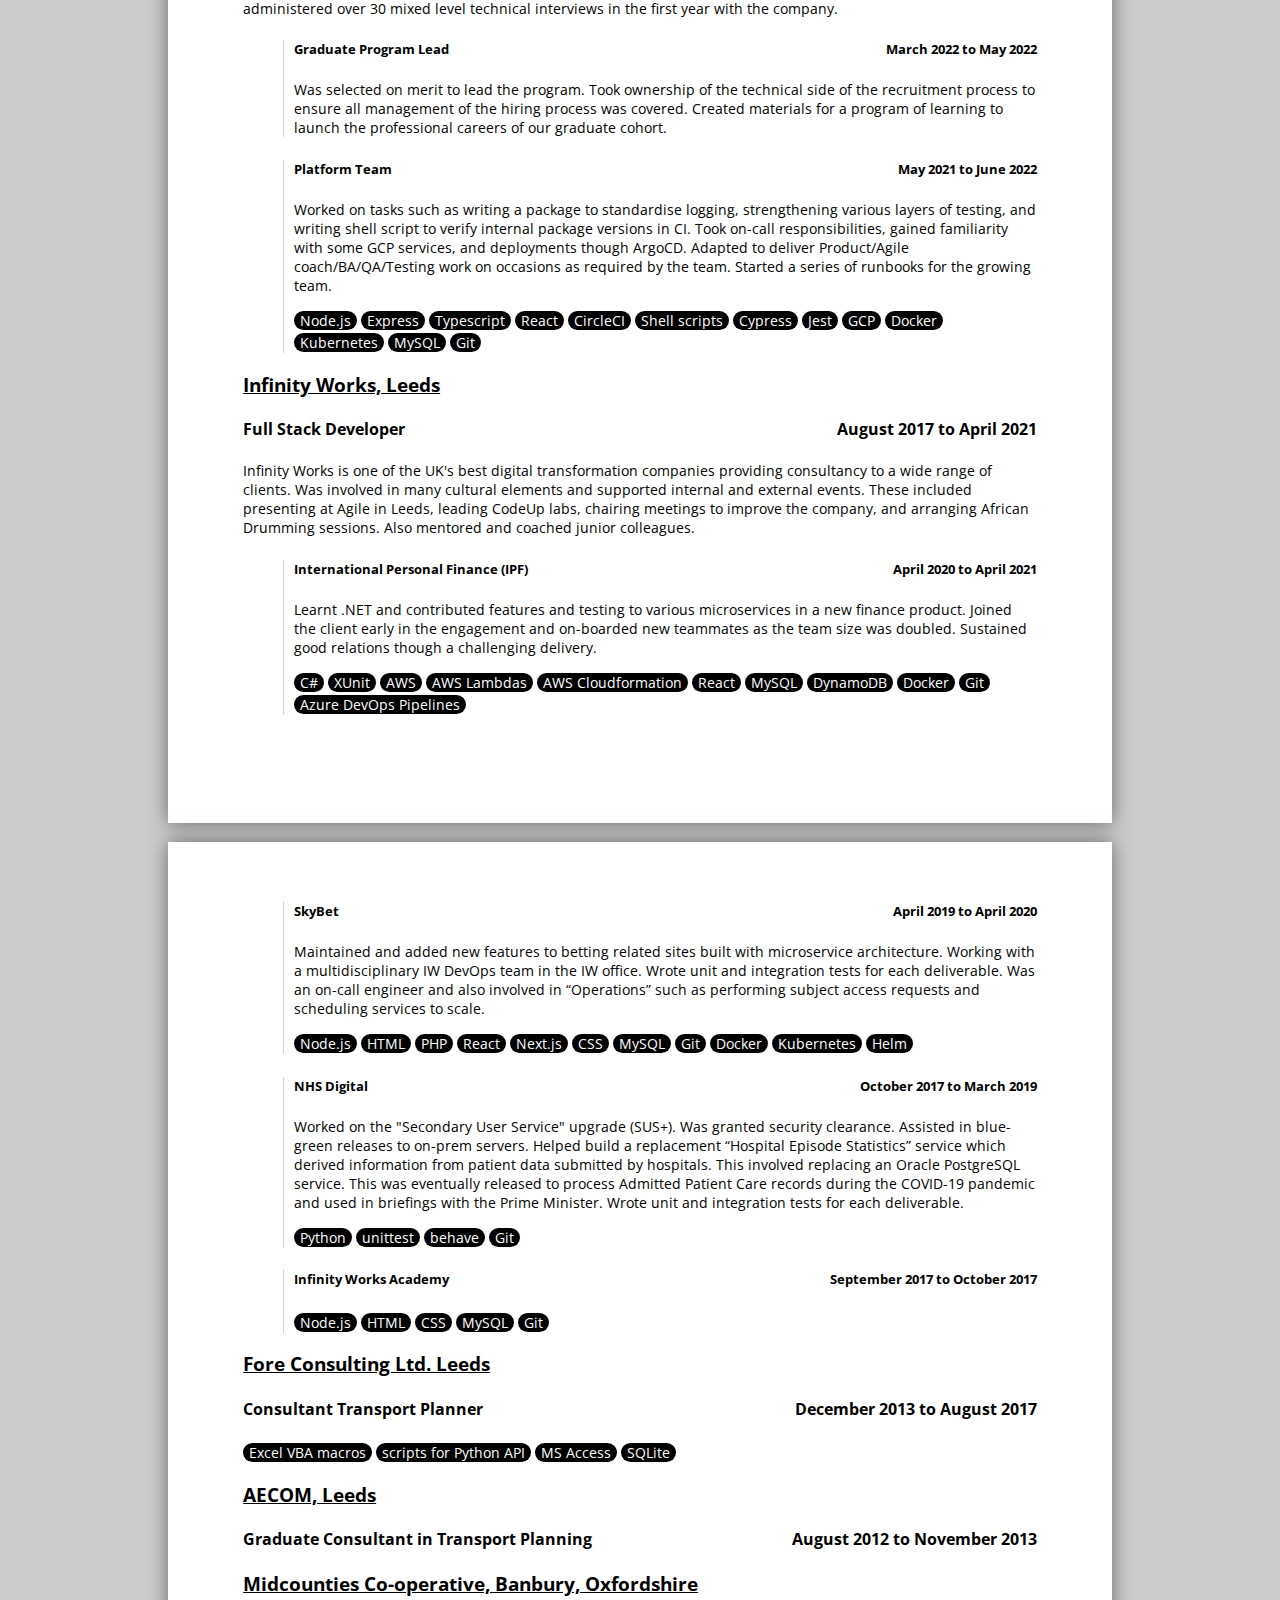
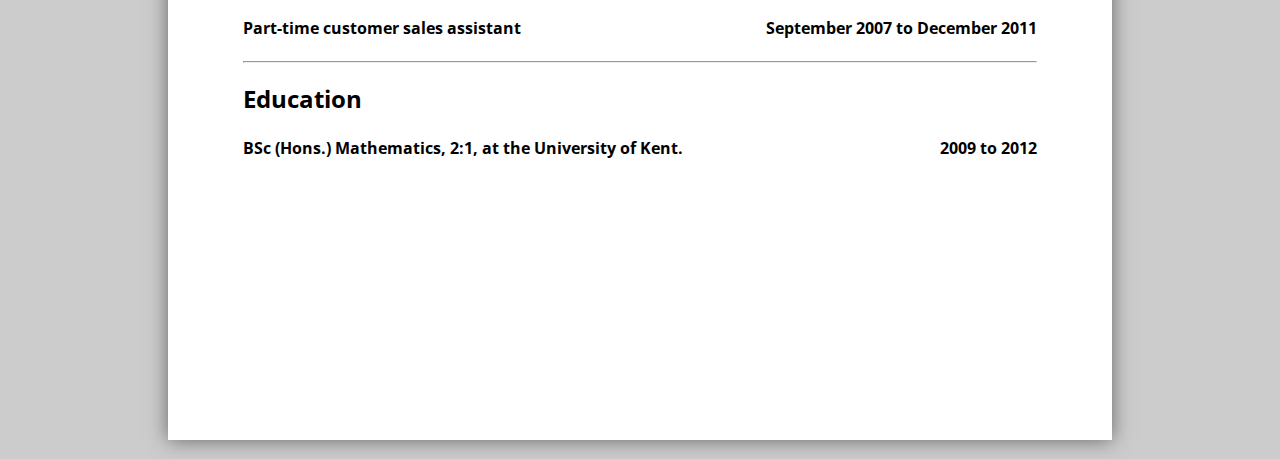
==== commit 07835d76: "add s3 mentions and format CV" ====
--- a/CV/index.html
+++ b/CV/index.html
@@ -1,229 +1,283 @@
 <!DOCTYPE html>
 <html>
-  <head>
-    <meta charset="utf-8" />
-    <title>John James CV</title>
-    <link
-      href="https://fonts.googleapis.com/css?family=Open Sans"
-      rel="stylesheet"
-    />
-    <link href="styles/styles.css" rel="stylesheet" />
-  </head>
-  <body>
-    <!-- You are nosey. -->
-    <page>
-      <h1>John Abraham James</h1>
-      <h4>Oxford, UK</h4>
-      <p>
-        <a href="https://www.linkedin.com/in/john-a-james/">
-          https://www.linkedin.com/in/john-a-james/
-        </a>
-      </p>
-      <h2>Profile</h2>
-      <p>
-        6 years in software development, after 5 years as a transport modelling engineer.
-        Mathematics graduate. Passionate about finding holistic solutions to business requirements.
-        A wide breadth of full stack experience with different OSs, tools, and clouds. Work on
-        improving delivery, frontend, infrastructure, ops, and backend services.
-        Enhances the team's delivery by adapting, whether on-boarding someone,
-        championing a testing approach, or leading discussions on technical choices.
-      </p>
-      <hr />
-      <h2>Employment History</h2>
-      <h3>Charisma, Oxford</h3>
-      <h4>Senior Full Stack Developer<span>March 2023 to Present</span></h4>
-      <p>
-        Charisma assists storytelling with AI, with responsive characters and dynamic narratives.
-        There is a story editor where you can design your own multidimensional narrative experiences for video games, apps, and websites.
-        Charisma also works with clients like Sky, NBC Universal, and others on their franchises. There are also clients in the education and health sectors, and proof of concept video game projects.
-        Was the first hire to help run the platform after the CTO.
-        <ul>
-          <li>Independently ran ops allowing the CTO his first long holiday in years.</li>
-          <li>Introduced a workflow using github project's kanban board and PR reviews.</li>
-          <li>Recruited another senior engineer. Wrote and administered a tech test.</li>
-          <li>Helped a junior developer gain confidence and to be able to deliver independently.</li>
-          <li>Hands on integration with in-house and 3rd party AI/ML: ChatGPT, Claude, STT and TTS services.</li>
-          <li>Delivered features in the frontend, backend, infrastructure, Android and iOS apps, JS and React SDKs.</li>
-          <li>Integrated Nextra (Next.js docs framework) as part of an overhaul of docs on the site.</li>
-          <li>Managed a refresh of the website with a new fullscreen video. Experimented with hosting options and chose Mux.</li>
-          <li>Added backend features to "Project Electric Sheep," an AI-powered dream simulator game. Changed the login mechanism.</li>
-          <li>Championed testing with Jest and a new suite of Cypress E2E tests.</li>
-          <li>Progressed the CI/CD including writing Github actions yml.</li>
-        </ul>
-
-      </p>
-      <bubble>React</bubble> <bubble>Typescript</bubble> <bubble>Node.js</bubble> <bubble>Colyseus</bubble>
-      <bubble>Jest</bubble> <bubble>Cypress</bubble> <bubble>Express</bubble> <bubble>AWS ECS</bubble>
-      <bubble>AWS ECR</bubble> <bubble>AWS Cloudwatch</bubble> <bubble>Github Actions</bubble> <bubble>Git</bubble>
-      <bubble>Heroku</bubble> <bubble>Supabase</bubble> <bubble>Postgres</bubble> <bubble>AWS IAM</bubble>
-      <bubble>Next.js</bubble> <bubble>Pulumi</bubble> <bubble>Vercel</bubble> <bubble>Docker</bubble>
-      
-      <h3>My Ark, Remote</h3>
-      <h4>Lead Developer<span>July 2022 to February 2023</span></h4>
-      <p>
-        My Ark provides a web app for making life admin easier by guiding users
-        through processes like probate or moving home. Employee number 1 at this
-        startup, later recruiting a junior developer, and responsible for
-        delivering a complete stack to the first release.
-      </p>
-    </page>
-    <page>
-      <ul>
-        <li>Setup user login with Cognito (not recommended).</li>
-        <li>Wrote backend endpoints in lambdas, with swagger docs.</li>
-        <li>Set up email trigger endpoints.</li>
-        <li>Built a frontend from scratch. Chose Redux to help with state management.</li>
-        <li>Helped a junior developer start their tech career and become familiar with developer responsibilities.</li>
-        <li> Added forms, accompanied by React Testing Library tests.</li>
-      </ul>
-      <bubble>React</bubble> <bubble>Redux</bubble> <bubble>Typescript</bubble>
-      <bubble>AWS Lambdas</bubble> <bubble>DynamoDB</bubble>
-      <bubble>Node.js</bubble> <bubble>Jest</bubble> <bubble>Pulumi</bubble>
-      <bubble>Bitbucket Pipelines</bubble> <bubble>Git</bubble>
+
+<head>
+  <meta charset="utf-8" />
+  <title>John James CV</title>
+  <link href="https://fonts.googleapis.com/css?family=Open Sans" rel="stylesheet" />
+  <link href="styles/styles.css" rel="stylesheet" />
+</head>
+
+<body>
+  <!-- You are nosey. -->
+  <page>
+    <h1>John Abraham James</h1>
+    <h4>Oxford, UK</h4>
+    <p>
+      <a href="https://www.linkedin.com/in/john-a-james/">
+        https://www.linkedin.com/in/john-a-james/
+      </a>
+    </p>
+    <h2>Profile</h2>
+    <p>
+      6 years in software development, after 5 years as a transport modelling engineer.
+      Mathematics graduate. Passionate about finding holistic solutions to business requirements.
+      A wide breadth of full stack experience with different OSs, tools, and clouds. Work on
+      improving delivery, frontend, infrastructure, ops, and backend services.
+      Enhances the team's delivery by adapting, whether on-boarding someone,
+      championing a testing approach, or leading discussions on technical choices.
+    </p>
+    <hr />
+    <h2>Employment History</h2>
+    <h3>Charisma, Oxford</h3>
+    <h4>Senior Full Stack Developer<span>March 2023 to Present</span></h4>
+    <p>
+      Charisma assists storytelling with AI, with responsive characters and dynamic narratives.
+      There is a story editor where you can design your own multidimensional narrative experiences for video games,
+      apps, and websites.
+      Charisma also works with clients like Sky, NBC Universal, and others on their franchises. There are also clients
+      in the education and health sectors, and proof of concept video game projects.
+      Was the first hire to help run the platform after the CTO.
+    <ul>
+      <li>Independently ran ops allowing the CTO his first long holiday in years.</li>
+      <li>Introduced a workflow using github project's kanban board and PR reviews.</li>
+      <li>Recruited another senior engineer. Wrote and administered a tech test.</li>
+      <li>Helped a junior developer gain confidence and to be able to deliver independently.</li>
+      <li>Hands on integration with in-house and 3rd party AI/ML: ChatGPT, Claude, STT and TTS services.</li>
+      <li>Delivered features in the frontend, backend, infrastructure, Android and iOS apps, JS and React SDKs.</li>
+      <li>Integrated Nextra (Next.js docs framework) as part of an overhaul of docs on the site.</li>
+      <li>Managed a refresh of the website with a new fullscreen video. Experimented with hosting options and chose Mux.
+      </li>
+      <li>Added backend features to "Project Electric Sheep," an AI-powered dream simulator game. Changed the login
+        mechanism.</li>
+      <li>Championed testing with Jest and a new suite of Cypress E2E tests.</li>
+      <li>Progressed the CI/CD including writing Github actions yml.</li>
+    </ul>
+
+    </p>
+    <bubble>React</bubble>
+    <bubble>Typescript</bubble>
+    <bubble>Node.js</bubble>
+    <bubble>Colyseus</bubble>
+    <bubble>Jest</bubble>
+    <bubble>Cypress</bubble>
+    <bubble>Express</bubble>
+    <bubble>AWS ECS</bubble>
+    <bubble>AWS ECR</bubble>
+    <bubble>AWS Cloudwatch</bubble>
+    <bubble>Github Actions</bubble>
+    <bubble>Git</bubble>
+    <bubble>Heroku</bubble>
+    <bubble>Supabase</bubble>
+    <bubble>Postgres</bubble>
+    <bubble>AWS IAM</bubble>
+    <bubble>AWS S3</bubble>
+    <bubble>Next.js</bubble>
+    <bubble>Pulumi</bubble>
+    <bubble>Vercel</bubble>
+    <bubble>Docker</bubble>
+
+    <h3>My Ark, Remote</h3>
+    <h4>Lead Developer<span>July 2022 to February 2023</span></h4>
+    <p>
+      My Ark provides a web app for making life admin easier by guiding users
+      through processes like probate or moving home. Employee number 1 at this
+      startup, later recruiting a junior developer, and responsible for
+      delivering a complete stack to the first release.
+    </p>
+  </page>
+  <page>
+    <ul>
+      <li>Setup user login with Cognito (not recommended).</li>
+      <li>Wrote backend endpoints in lambdas, with swagger docs.</li>
+      <li>Set up email trigger endpoints.</li>
+      <li>Built a frontend from scratch. Chose Redux to help with state management.</li>
+      <li>Helped a junior developer start their tech career and become familiar with developer responsibilities.</li>
+      <li> Added forms, accompanied by React Testing Library tests.</li>
+    </ul>
+    <bubble>React</bubble>
+    <bubble>Redux</bubble>
+    <bubble>Typescript</bubble>
+    <bubble>AWS Lambdas</bubble>
+    <bubble>DynamoDB</bubble>
+    <bubble>Node.js</bubble>
+    <bubble>Jest</bubble>
+    <bubble>Pulumi</bubble>
+    <bubble>Bitbucket Pipelines</bubble>
+    <bubble>Git</bubble>
+    <br />
+    <bubble>AWS Cloudwatch</bubble>
+    <bubble>AWS API Gateway</bubble>
+    <bubble>AWS Cognito</bubble>
+    <bubble>AWS IAM</bubble>
+    <bubble>AWS S3</bubble>
+
+
+
+    <h3>Truepill, Remote</h3>
+    <h4>Senior Software Engineer<span>May 2021 to June 2022</span></h4>
+
+    <p>
+      Truepill is a silicon valley startup offering digital pharmacy services.
+      Am recognised for engineering contributions, and also known for helping
+      the team direct the delivery focus; instigating inception meetings,
+      retros, etc. Have administered over 30 mixed level technical interviews
+      in the first year with the company.
+    </p>
+    <div>
+      <h5>Graduate Program Lead<span>March 2022 to May 2022</span></h5>
+      <p>
+        Was selected on merit to lead the program. Took ownership of the
+        technical side of the recruitment process to ensure all management of
+        the hiring process was covered. Created materials for a program of
+        learning to launch the professional careers of our graduate cohort.
+      </p>
+    </div>
+    <div>
+      <h5>Platform Team<span>May 2021 to June 2022</span></h5>
+      <p>
+        Worked on tasks such as writing a package to standardise logging,
+        strengthening various layers of testing, and writing shell script to
+        verify internal package versions in CI. Took on-call responsibilities,
+        gained familiarity with some GCP services, and deployments though
+        ArgoCD. Adapted to deliver Product/Agile coach/BA/QA/Testing work on
+        occasions as required by the team. Started a series of runbooks for
+        the growing team.
+      </p>
+      <bubble>Node.js</bubble>
+      <bubble>Express</bubble>
+      <bubble>Typescript</bubble>
+      <bubble>React</bubble>
+      <bubble>CircleCI</bubble>
+      <bubble>Shell scripts</bubble>
+      <bubble>Cypress</bubble>
+      <bubble>Jest</bubble>
+      <bubble>GCP</bubble>
+      <bubble>Docker</bubble>
+      <bubble>Kubernetes</bubble>
+      <bubble>MySQL</bubble>
+      <bubble>Git</bubble>
+    </div>
+
+    <h3>Infinity Works, Leeds</h3>
+    <h4>Full Stack Developer<span>August 2017 to April 2021</span></h4>
+    <p>
+      Infinity Works is one of the UK's best digital transformation companies
+      providing consultancy to a wide range of clients. Was involved in many
+      cultural elements and supported internal and external events. These
+      included presenting at Agile in Leeds, leading CodeUp labs, chairing
+      meetings to improve the company, and arranging African Drumming
+      sessions. Also mentored and coached junior colleagues.
+    </p>
+    <div>
+      <h5>
+        International Personal Finance (IPF)
+        <span> April 2020 to April 2021 </span>
+      </h5>
+      <p>
+        Learnt .NET and contributed features and testing to various
+        microservices in a new finance product. Joined the client early in the
+        engagement and on-boarded new teammates as the team size was doubled.
+        Sustained good relations though a challenging delivery.
+      </p>
+      <bubble>C#</bubble>
+      <bubble>XUnit</bubble>
+      <bubble>AWS</bubble>
+      <bubble>AWS Lambdas</bubble>
+      <bubble>AWS Cloudformation</bubble>
+      <bubble>React</bubble>
+      <bubble>MySQL</bubble>
+      <bubble>DynamoDB</bubble>
+      <bubble>Docker</bubble>
+      <bubble>Git</bubble>
       <br />
-      <bubble>AWS Cloudwatch</bubble> <bubble>AWS API Gateway</bubble>
-      <bubble>AWS Cognito</bubble> <bubble>AWS IAM</bubble>
-
-
-
-      <h3>Truepill, Remote</h3>
-      <h4>Senior Software Engineer<span>May 2021 to June 2022</span></h4>
-
-      <p>
-        Truepill is a silicon valley startup offering digital pharmacy services.
-        Am recognised for engineering contributions, and also known for helping
-        the team direct the delivery focus; instigating inception meetings,
-        retros, etc. Have administered over 30 mixed level technical interviews
-        in the first year with the company.
-      </p>
-      <div>
-        <h5>Graduate Program Lead<span>March 2022 to May 2022</span></h5>
-        <p>
-          Was selected on merit to lead the program. Took ownership of the
-          technical side of the recruitment process to ensure all management of
-          the hiring process was covered. Created materials for a program of
-          learning to launch the professional careers of our graduate cohort.
-        </p>
-      </div>
-      <div>
-        <h5>Platform Team<span>May 2021 to June 2022</span></h5>
-        <p>
-          Worked on tasks such as writing a package to standardise logging,
-          strengthening various layers of testing, and writing shell script to
-          verify internal package versions in CI. Took on-call responsibilities,
-          gained familiarity with some GCP services, and deployments though
-          ArgoCD. Adapted to deliver Product/Agile coach/BA/QA/Testing work on
-          occasions as required by the team. Started a series of runbooks for
-          the growing team.
-        </p>
-        <bubble>Node.js</bubble> <bubble>Express</bubble>
-        <bubble>Typescript</bubble> <bubble>React</bubble>
-        <bubble>CircleCI</bubble> <bubble>Shell scripts</bubble>
-        <bubble>Cypress</bubble> <bubble>Jest</bubble> <bubble>GCP</bubble>
-        <bubble>Docker</bubble> <bubble>Kubernetes</bubble>
-        <bubble>MySQL</bubble> <bubble>Git</bubble>
-      </div>
-
-      <h3>Infinity Works, Leeds</h3>
-      <h4>Full Stack Developer<span>August 2017 to April 2021</span></h4>
-      <p>
-        Infinity Works is one of the UK's best digital transformation companies
-        providing consultancy to a wide range of clients. Was involved in many
-        cultural elements and supported internal and external events. These
-        included presenting at Agile in Leeds, leading CodeUp labs, chairing
-        meetings to improve the company, and arranging African Drumming
-        sessions. Also mentored and coached junior colleagues.
-      </p>
-      <div>
-        <h5>
-          International Personal Finance (IPF)
-          <span> April 2020 to April 2021 </span>
-        </h5>
-        <p>
-          Learnt .NET and contributed features and testing to various
-          microservices in a new finance product. Joined the client early in the
-          engagement and on-boarded new teammates as the team size was doubled.
-          Sustained good relations though a challenging delivery.
-        </p>
-        <bubble>C#</bubble> <bubble>XUnit</bubble> <bubble>AWS</bubble>
-        <bubble>AWS Lambdas</bubble> <bubble>AWS Cloudformation</bubble>
-        <bubble>React</bubble> <bubble>MySQL</bubble> <bubble>DynamoDB</bubble>
-        <bubble>Docker</bubble> <bubble>Git</bubble>
-        <br />
-        <bubble>Azure DevOps Pipelines</bubble>
-      </div>
-
-    </page>
-    <page>
-      
-      <div>
-        <h5>SkyBet<span>April 2019 to April 2020</span></h5>
-        <p>
-          Maintained and added new features to betting related sites built with
-          microservice architecture. Working with a multidisciplinary IW DevOps
-          team in the IW office. Wrote unit and integration tests for each
-          deliverable. Was an on-call engineer and also involved in “Operations”
-          such as performing subject access requests and scheduling services to
-          scale.
-        </p>
-        <bubble>Node.js</bubble> <bubble>HTML</bubble> <bubble>PHP</bubble>
-        <bubble>React</bubble> <bubble>Next.js</bubble> <bubble>CSS</bubble>
-        <bubble>MySQL</bubble> <bubble>Git</bubble> <bubble>Docker</bubble>
-        <bubble>Kubernetes</bubble> <bubble>Helm</bubble>
-      </div>
-
-      <div>
-        <h5>NHS Digital<span>October 2017 to March 2019</span></h5>
-
-        <p>
-          Worked on the "Secondary User Service" upgrade (SUS+). Was granted
-          security clearance. Assisted in blue-green releases to on-prem
-          servers. Helped build a replacement “Hospital Episode Statistics”
-          service which derived information from patient data submitted by
-          hospitals. This involved replacing an Oracle PostgreSQL service. This
-          was eventually released to process Admitted Patient Care records
-          during the COVID-19 pandemic and used in briefings with the Prime
-          Minister. Wrote unit and integration tests for each deliverable.
-        </p>
-        <bubble>Python</bubble> <bubble>unittest</bubble>
-        <bubble>behave</bubble> <bubble>Git</bubble>
-      </div>
-
-
-
-      <div>
-        <h5>
-          Infinity Works Academy<span>September 2017 to October 2017</span>
-        </h5>
-        <bubble>Node.js</bubble> <bubble>HTML</bubble> <bubble>CSS</bubble>
-        <bubble>MySQL</bubble> <bubble>Git</bubble>
-      </div>
-
-      <h3>Fore Consulting Ltd. Leeds</h3>
-      <h4>
-        Consultant Transport Planner<span>December 2013 to August 2017</span>
-      </h4>
-      <bubble>Excel VBA macros</bubble> <bubble>scripts for Python API</bubble>
-      <bubble>MS Access</bubble> <bubble>SQLite</bubble>
-
-      <h3>AECOM, Leeds</h3>
-      <h4>
-        Graduate Consultant in Transport Planning
-        <span>August 2012 to November 2013</span>
-      </h4>
-
-      <h3>Midcounties Co-operative, Banbury, Oxfordshire</h3>
-      <h4>
-        Part-time customer sales assistant<span
-          >September 2007 to December 2011</span
-        >
-      </h4>
-      <hr />
-      <h2>Education</h2>
-      <h4>
-        BSc (Hons.) Mathematics, 2:1, at the University of Kent.
-        <span>2009 to 2012</span>
-      </h4>
-    </page>
-  </body>
-</html>
+      <bubble>Azure DevOps Pipelines</bubble>
+    </div>
+
+  </page>
+  <page>
+
+    <div>
+      <h5>SkyBet<span>April 2019 to April 2020</span></h5>
+      <p>
+        Maintained and added new features to betting related sites built with
+        microservice architecture. Working with a multidisciplinary IW DevOps
+        team in the IW office. Wrote unit and integration tests for each
+        deliverable. Was an on-call engineer and also involved in “Operations”
+        such as performing subject access requests and scheduling services to
+        scale.
+      </p>
+      <bubble>Node.js</bubble>
+      <bubble>HTML</bubble>
+      <bubble>PHP</bubble>
+      <bubble>React</bubble>
+      <bubble>Next.js</bubble>
+      <bubble>CSS</bubble>
+      <bubble>MySQL</bubble>
+      <bubble>Git</bubble>
+      <bubble>Docker</bubble>
+      <bubble>Kubernetes</bubble>
+      <bubble>Helm</bubble>
+    </div>
+
+    <div>
+      <h5>NHS Digital<span>October 2017 to March 2019</span></h5>
+
+      <p>
+        Worked on the "Secondary User Service" upgrade (SUS+). Was granted
+        security clearance. Assisted in blue-green releases to on-prem
+        servers. Helped build a replacement “Hospital Episode Statistics”
+        service which derived information from patient data submitted by
+        hospitals. This involved replacing an Oracle PostgreSQL service. This
+        was eventually released to process Admitted Patient Care records
+        during the COVID-19 pandemic and used in briefings with the Prime
+        Minister. Wrote unit and integration tests for each deliverable.
+      </p>
+      <bubble>Python</bubble>
+      <bubble>unittest</bubble>
+      <bubble>behave</bubble>
+      <bubble>Git</bubble>
+    </div>
+
+
+
+    <div>
+      <h5>
+        Infinity Works Academy<span>September 2017 to October 2017</span>
+      </h5>
+      <bubble>Node.js</bubble>
+      <bubble>HTML</bubble>
+      <bubble>CSS</bubble>
+      <bubble>MySQL</bubble>
+      <bubble>Git</bubble>
+    </div>
+
+    <h3>Fore Consulting Ltd. Leeds</h3>
+    <h4>
+      Consultant Transport Planner<span>December 2013 to August 2017</span>
+    </h4>
+    <bubble>Excel VBA macros</bubble>
+    <bubble>scripts for Python API</bubble>
+    <bubble>MS Access</bubble>
+    <bubble>SQLite</bubble>
+
+    <h3>AECOM, Leeds</h3>
+    <h4>
+      Graduate Consultant in Transport Planning
+      <span>August 2012 to November 2013</span>
+    </h4>
+
+    <h3>Midcounties Co-operative, Banbury, Oxfordshire</h3>
+    <h4>
+      Part-time customer sales assistant<span>September 2007 to December 2011</span>
+    </h4>
+    <hr />
+    <h2>Education</h2>
+    <h4>
+      BSc (Hons.) Mathematics, 2:1, at the University of Kent.
+      <span>2009 to 2012</span>
+    </h4>
+  </page>
+</body>
+
+</html>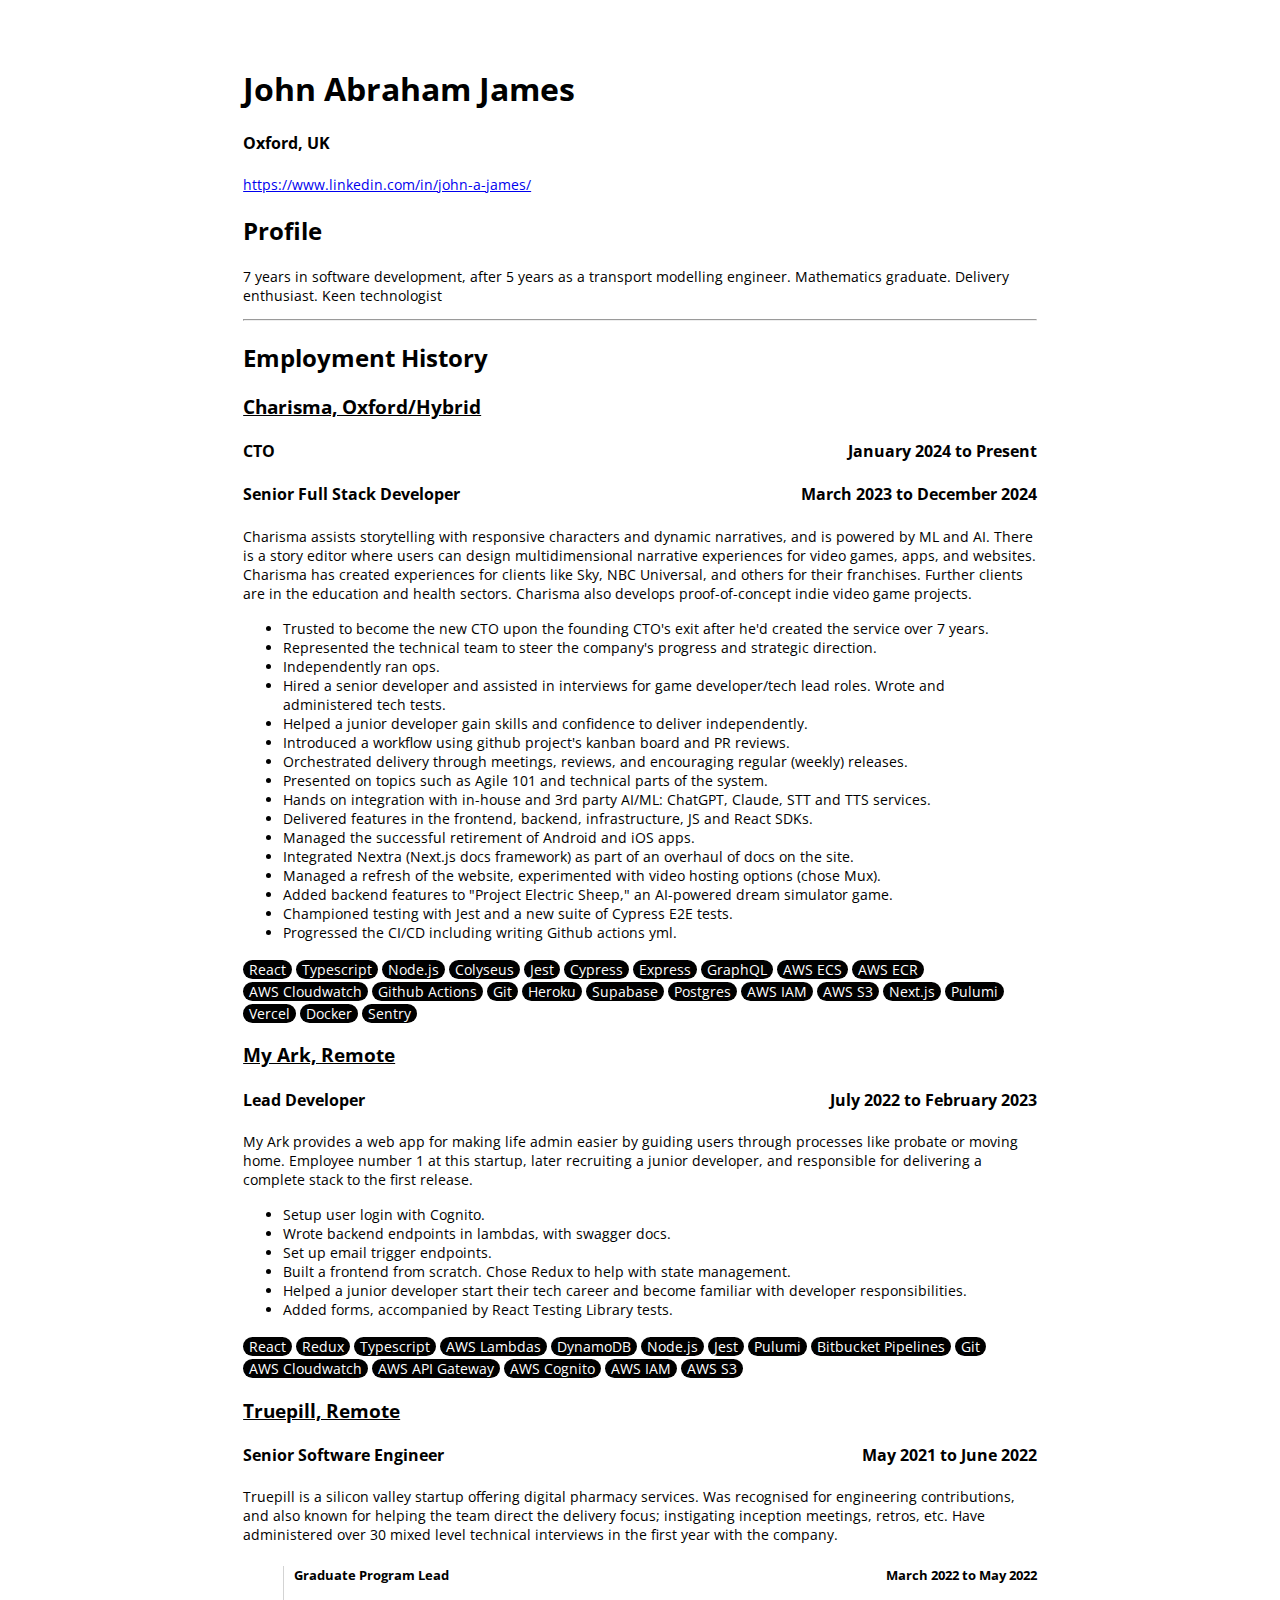
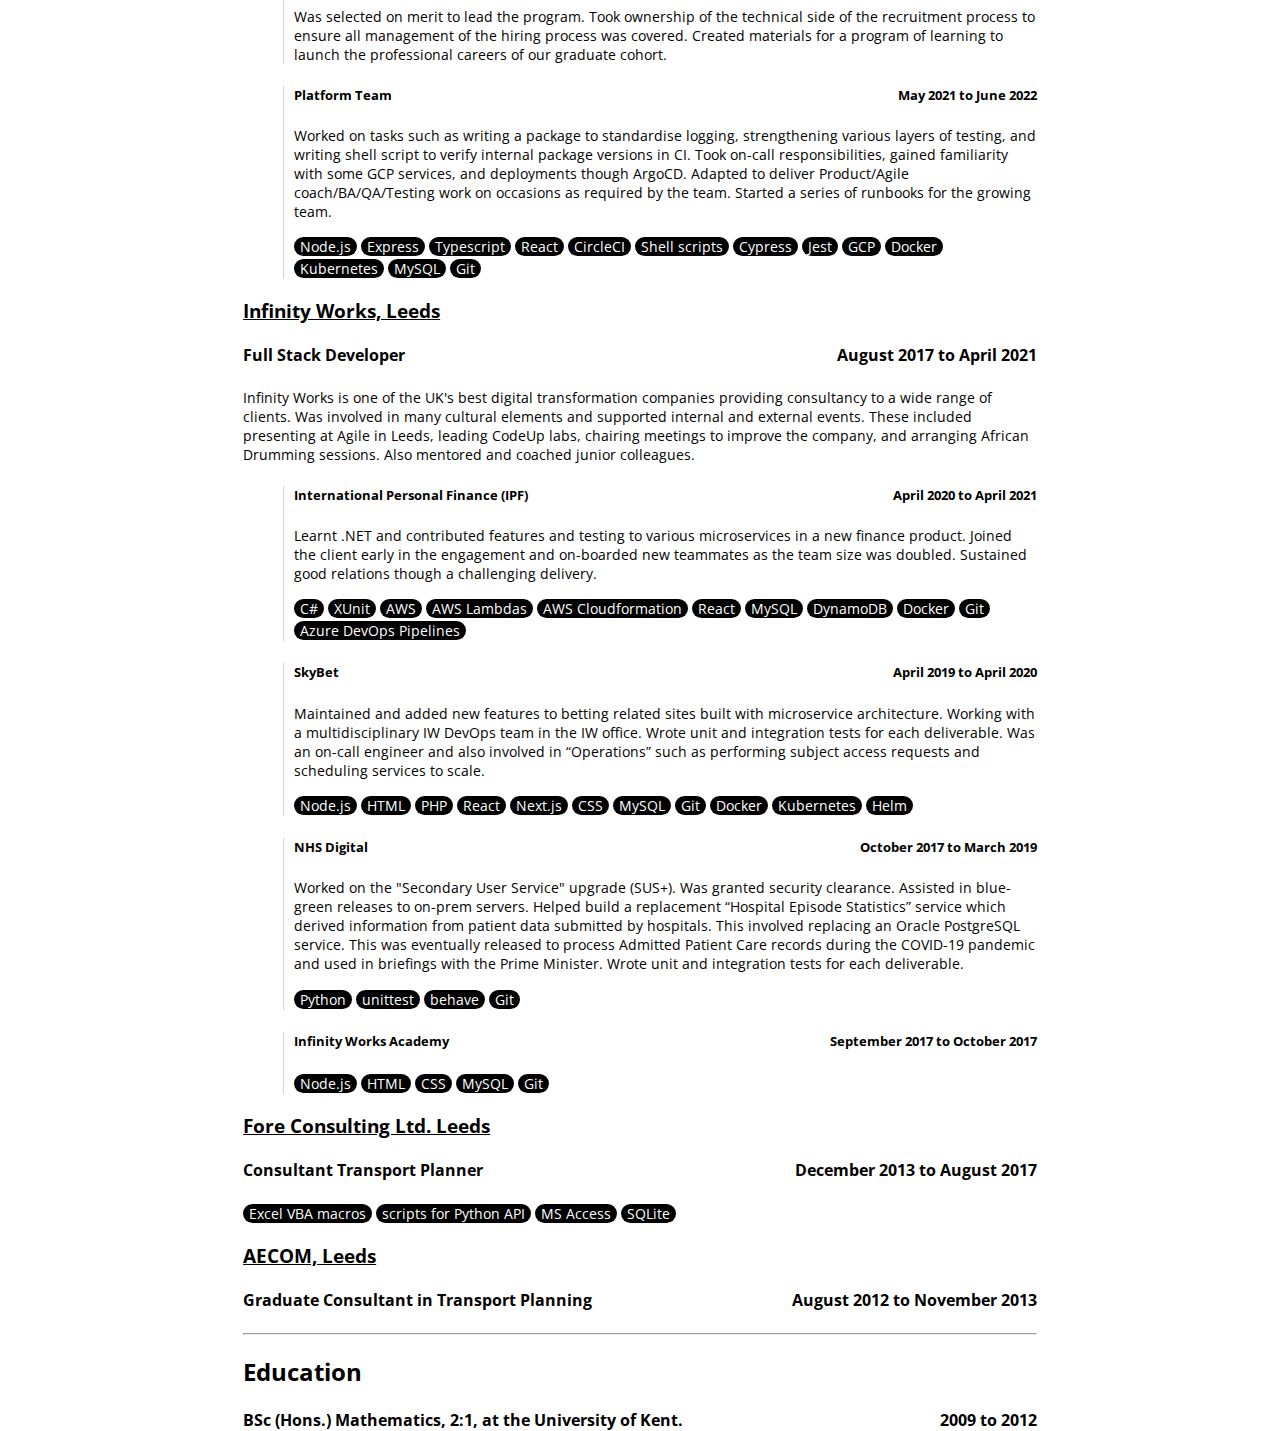
==== commit fdd5fb57: "may 2024 updates" ====
--- a/CV/index.html
+++ b/CV/index.html
@@ -20,36 +20,37 @@
     </p>
     <h2>Profile</h2>
     <p>
-      6 years in software development, after 5 years as a transport modelling engineer.
-      Mathematics graduate. Passionate about finding holistic solutions to business requirements.
-      A wide breadth of full stack experience with different OSs, tools, and clouds. Work on
-      improving delivery, frontend, infrastructure, ops, and backend services.
-      Enhances the team's delivery by adapting, whether on-boarding someone,
-      championing a testing approach, or leading discussions on technical choices.
+      7 years in software development, after 5 years as a transport modelling engineer.
+      Mathematics graduate. Delivery enthusiast. Keen technologist
     </p>
     <hr />
     <h2>Employment History</h2>
-    <h3>Charisma, Oxford</h3>
-    <h4>Senior Full Stack Developer<span>March 2023 to Present</span></h4>
-    <p>
-      Charisma assists storytelling with AI, with responsive characters and dynamic narratives.
-      There is a story editor where you can design your own multidimensional narrative experiences for video games,
+    <h3>Charisma, Oxford/Hybrid</h3>
+    <h4>CTO<span>January 2024 to Present</span></h4>
+    <h4>Senior Full Stack Developer<span>March 2023 to December 2024</span></h4>
+    <p>
+      Charisma assists storytelling with responsive characters and dynamic narratives, and is powered by ML and AI.
+      There is a story editor where users can design multidimensional narrative experiences for video games,
       apps, and websites.
-      Charisma also works with clients like Sky, NBC Universal, and others on their franchises. There are also clients
-      in the education and health sectors, and proof of concept video game projects.
-      Was the first hire to help run the platform after the CTO.
+      Charisma has created experiences for clients like Sky, NBC Universal, and others for their franchises.
+      Further clients are in the education and health sectors.
+      Charisma also develops proof-of-concept indie video game projects.
     <ul>
-      <li>Independently ran ops allowing the CTO his first long holiday in years.</li>
+      <li>Trusted to become the new CTO upon the founding CTO's exit after he'd created the service over 7 years.</li>
+      <li>Represented the technical team to steer the company's progress and strategic direction.</li>
+      <li>Independently ran ops.</li>
+      <li>Hired a senior developer and assisted in interviews for game developer/tech lead roles. Wrote and administered tech tests.</li>
+      <li>Helped a junior developer gain skills and confidence to deliver independently.</li>
       <li>Introduced a workflow using github project's kanban board and PR reviews.</li>
-      <li>Recruited another senior engineer. Wrote and administered a tech test.</li>
-      <li>Helped a junior developer gain confidence and to be able to deliver independently.</li>
+      <li>Orchestrated delivery through meetings, reviews, and encouraging regular (weekly) releases.</li>
+      <li>Presented on topics such as Agile 101 and technical parts of the system.</li>
       <li>Hands on integration with in-house and 3rd party AI/ML: ChatGPT, Claude, STT and TTS services.</li>
-      <li>Delivered features in the frontend, backend, infrastructure, Android and iOS apps, JS and React SDKs.</li>
+      <li>Delivered features in the frontend, backend, infrastructure, JS and React SDKs.</li>
+      <li>Managed the successful retirement of Android and iOS apps.</li>
       <li>Integrated Nextra (Next.js docs framework) as part of an overhaul of docs on the site.</li>
-      <li>Managed a refresh of the website with a new fullscreen video. Experimented with hosting options and chose Mux.
+      <li>Managed a refresh of the website, experimented with video hosting options (chose Mux).
       </li>
-      <li>Added backend features to "Project Electric Sheep," an AI-powered dream simulator game. Changed the login
-        mechanism.</li>
+      <li>Added backend features to "Project Electric Sheep," an AI-powered dream simulator game.</li>
       <li>Championed testing with Jest and a new suite of Cypress E2E tests.</li>
       <li>Progressed the CI/CD including writing Github actions yml.</li>
     </ul>
@@ -62,6 +63,7 @@
     <bubble>Jest</bubble>
     <bubble>Cypress</bubble>
     <bubble>Express</bubble>
+    <bubble>GraphQL</bubble>
     <bubble>AWS ECS</bubble>
     <bubble>AWS ECR</bubble>
     <bubble>AWS Cloudwatch</bubble>
@@ -76,6 +78,7 @@
     <bubble>Pulumi</bubble>
     <bubble>Vercel</bubble>
     <bubble>Docker</bubble>
+    <bubble>Sentry</bubble>
 
     <h3>My Ark, Remote</h3>
     <h4>Lead Developer<span>July 2022 to February 2023</span></h4>
@@ -85,10 +88,8 @@
       startup, later recruiting a junior developer, and responsible for
       delivering a complete stack to the first release.
     </p>
-  </page>
-  <page>
     <ul>
-      <li>Setup user login with Cognito (not recommended).</li>
+      <li>Setup user login with Cognito.</li>
       <li>Wrote backend endpoints in lambdas, with swagger docs.</li>
       <li>Set up email trigger endpoints.</li>
       <li>Built a frontend from scratch. Chose Redux to help with state management.</li>
@@ -112,14 +113,11 @@
     <bubble>AWS IAM</bubble>
     <bubble>AWS S3</bubble>
 
-
-
     <h3>Truepill, Remote</h3>
     <h4>Senior Software Engineer<span>May 2021 to June 2022</span></h4>
-
     <p>
       Truepill is a silicon valley startup offering digital pharmacy services.
-      Am recognised for engineering contributions, and also known for helping
+      Was recognised for engineering contributions, and also known for helping
       the team direct the delivery focus; instigating inception meetings,
       retros, etc. Have administered over 30 mixed level technical interviews
       in the first year with the company.
@@ -194,9 +192,6 @@
       <bubble>Azure DevOps Pipelines</bubble>
     </div>
 
-  </page>
-  <page>
-
     <div>
       <h5>SkyBet<span>April 2019 to April 2020</span></h5>
       <p>
@@ -239,8 +234,6 @@
       <bubble>Git</bubble>
     </div>
 
-
-
     <div>
       <h5>
         Infinity Works Academy<span>September 2017 to October 2017</span>
@@ -265,11 +258,6 @@
     <h4>
       Graduate Consultant in Transport Planning
       <span>August 2012 to November 2013</span>
-    </h4>
-
-    <h3>Midcounties Co-operative, Banbury, Oxfordshire</h3>
-    <h4>
-      Part-time customer sales assistant<span>September 2007 to December 2011</span>
     </h4>
     <hr />
     <h2>Education</h2>
--- a/CV/styles/styles.css
+++ b/CV/styles/styles.css
@@ -1,5 +1,5 @@
 body {
-    background: rgb(204,204,204);
+    /* background: rgb(204,204,204); */
     font-family: 'Open Sans';
     -webkit-print-color-adjust: exact !important;
 }
@@ -11,7 +11,7 @@
     margin: 0 auto;
     margin-bottom: 0.5cm;
     padding: 1cm 2cm;
-    box-shadow: 0 0 0.5cm rgba(0,0,0,0.5);
+    /* box-shadow: 0 0 0.5cm rgba(0,0,0,0.5); */
 }
 bubble {
     color: white;
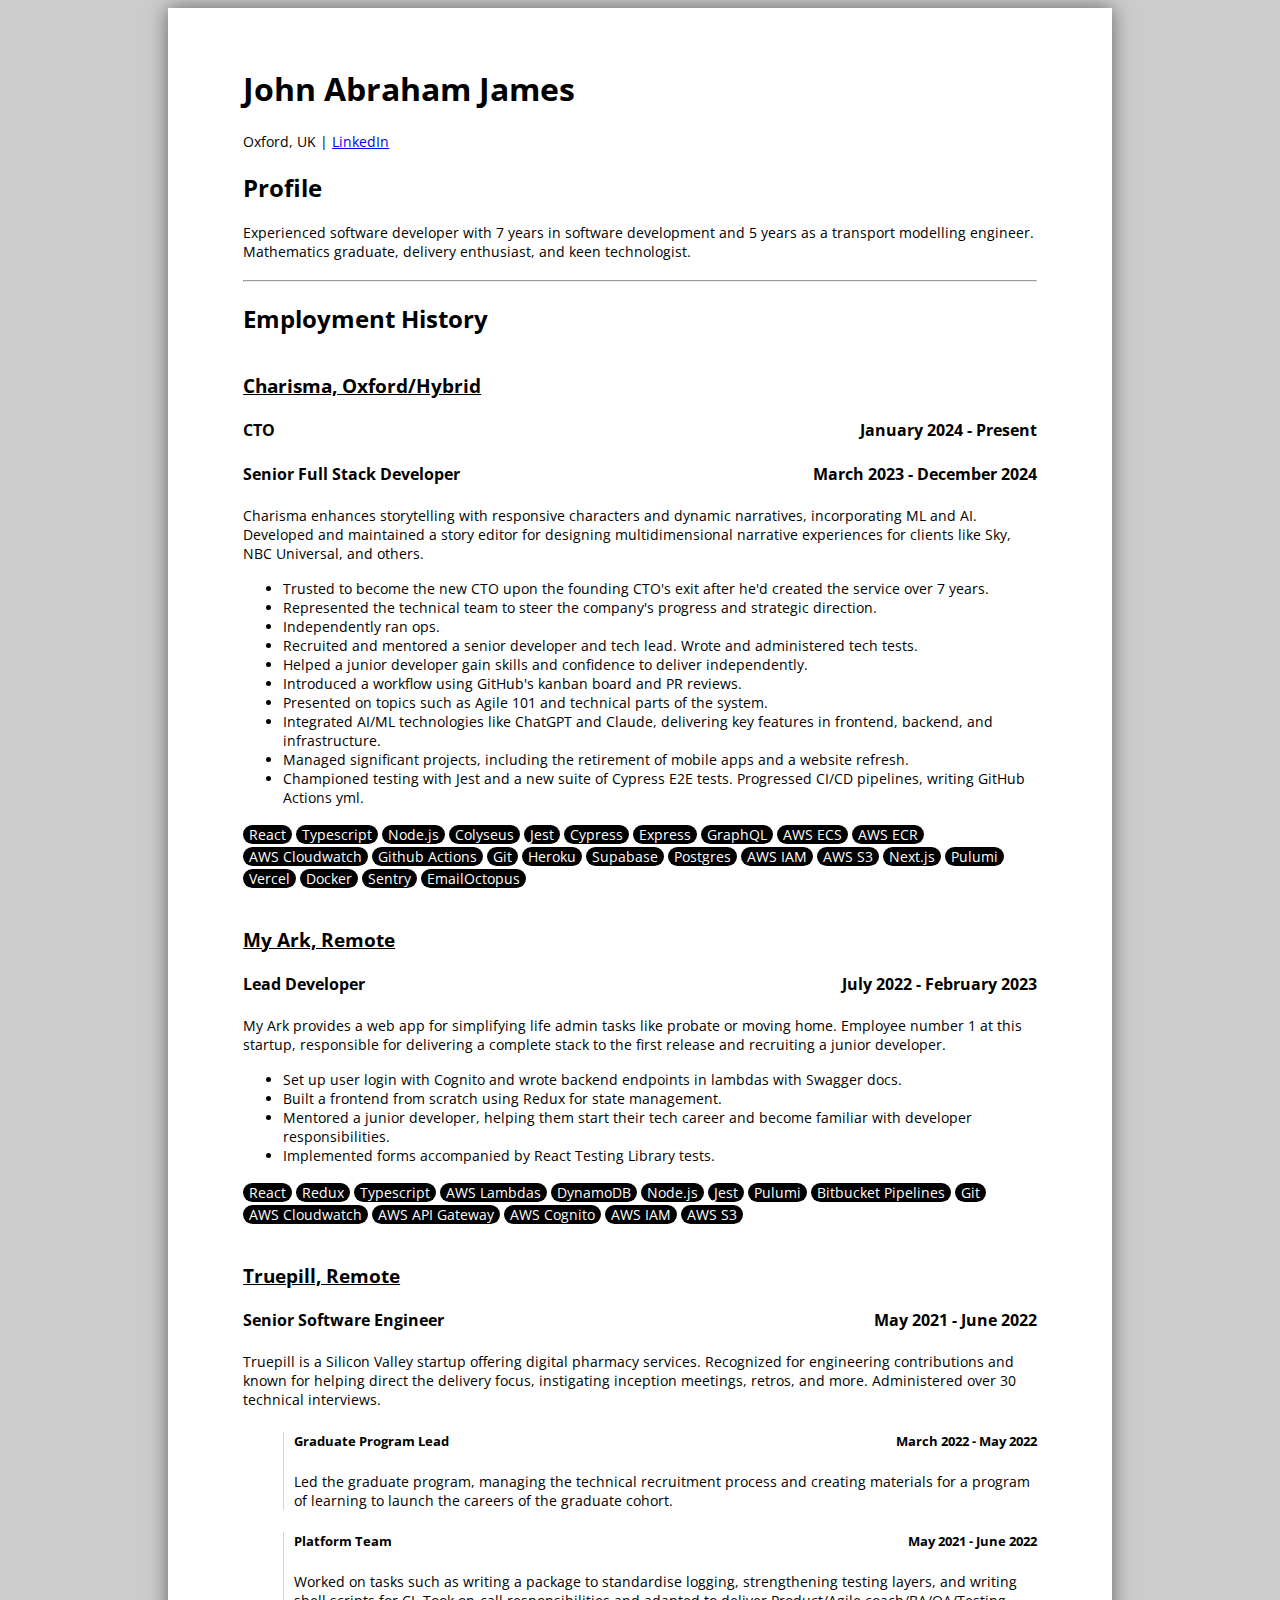
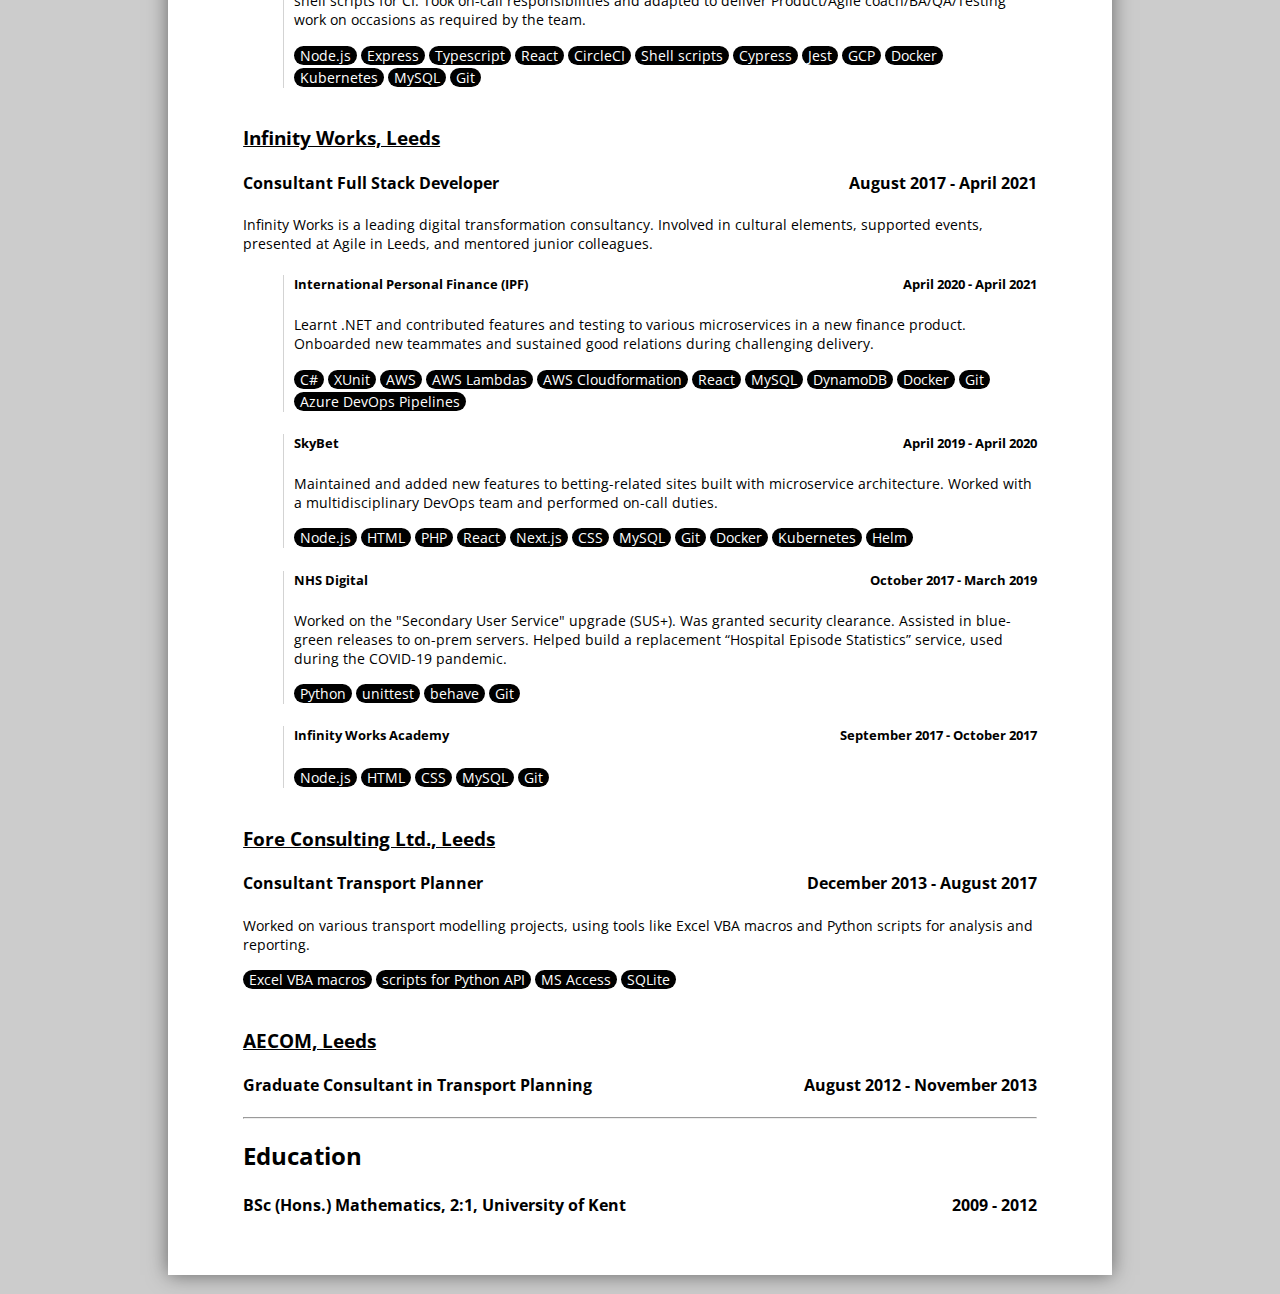
==== commit 315452c2: "feedback updates and print styling" ====
--- a/CV/index.html
+++ b/CV/index.html
@@ -11,260 +11,199 @@
 <body>
   <!-- You are nosey. -->
   <page>
-    <h1>John Abraham James</h1>
-    <h4>Oxford, UK</h4>
-    <p>
-      <a href="https://www.linkedin.com/in/john-a-james/">
-        https://www.linkedin.com/in/john-a-james/
-      </a>
-    </p>
-    <h2>Profile</h2>
-    <p>
-      7 years in software development, after 5 years as a transport modelling engineer.
-      Mathematics graduate. Delivery enthusiast. Keen technologist
-    </p>
+    <header>
+      <h1>John Abraham James</h1>
+      <p>Oxford, UK | <a href="https://www.linkedin.com/in/john-a-james/">LinkedIn</a></p>
+    </header>
+
+    <section>
+      <h2>Profile</h2>
+      <p>Experienced software developer with 7 years in software development and 5 years as a transport modelling engineer.
+        Mathematics graduate, delivery enthusiast, and keen technologist.</p>
+    </section>
+    
     <hr />
-    <h2>Employment History</h2>
-    <h3>Charisma, Oxford/Hybrid</h3>
-    <h4>CTO<span>January 2024 to Present</span></h4>
-    <h4>Senior Full Stack Developer<span>March 2023 to December 2024</span></h4>
-    <p>
-      Charisma assists storytelling with responsive characters and dynamic narratives, and is powered by ML and AI.
-      There is a story editor where users can design multidimensional narrative experiences for video games,
-      apps, and websites.
-      Charisma has created experiences for clients like Sky, NBC Universal, and others for their franchises.
-      Further clients are in the education and health sectors.
-      Charisma also develops proof-of-concept indie video game projects.
-    <ul>
-      <li>Trusted to become the new CTO upon the founding CTO's exit after he'd created the service over 7 years.</li>
-      <li>Represented the technical team to steer the company's progress and strategic direction.</li>
-      <li>Independently ran ops.</li>
-      <li>Hired a senior developer and assisted in interviews for game developer/tech lead roles. Wrote and administered tech tests.</li>
-      <li>Helped a junior developer gain skills and confidence to deliver independently.</li>
-      <li>Introduced a workflow using github project's kanban board and PR reviews.</li>
-      <li>Orchestrated delivery through meetings, reviews, and encouraging regular (weekly) releases.</li>
-      <li>Presented on topics such as Agile 101 and technical parts of the system.</li>
-      <li>Hands on integration with in-house and 3rd party AI/ML: ChatGPT, Claude, STT and TTS services.</li>
-      <li>Delivered features in the frontend, backend, infrastructure, JS and React SDKs.</li>
-      <li>Managed the successful retirement of Android and iOS apps.</li>
-      <li>Integrated Nextra (Next.js docs framework) as part of an overhaul of docs on the site.</li>
-      <li>Managed a refresh of the website, experimented with video hosting options (chose Mux).
-      </li>
-      <li>Added backend features to "Project Electric Sheep," an AI-powered dream simulator game.</li>
-      <li>Championed testing with Jest and a new suite of Cypress E2E tests.</li>
-      <li>Progressed the CI/CD including writing Github actions yml.</li>
-    </ul>
-
-    </p>
-    <bubble>React</bubble>
-    <bubble>Typescript</bubble>
-    <bubble>Node.js</bubble>
-    <bubble>Colyseus</bubble>
-    <bubble>Jest</bubble>
-    <bubble>Cypress</bubble>
-    <bubble>Express</bubble>
-    <bubble>GraphQL</bubble>
-    <bubble>AWS ECS</bubble>
-    <bubble>AWS ECR</bubble>
-    <bubble>AWS Cloudwatch</bubble>
-    <bubble>Github Actions</bubble>
-    <bubble>Git</bubble>
-    <bubble>Heroku</bubble>
-    <bubble>Supabase</bubble>
-    <bubble>Postgres</bubble>
-    <bubble>AWS IAM</bubble>
-    <bubble>AWS S3</bubble>
-    <bubble>Next.js</bubble>
-    <bubble>Pulumi</bubble>
-    <bubble>Vercel</bubble>
-    <bubble>Docker</bubble>
-    <bubble>Sentry</bubble>
-
-    <h3>My Ark, Remote</h3>
-    <h4>Lead Developer<span>July 2022 to February 2023</span></h4>
-    <p>
-      My Ark provides a web app for making life admin easier by guiding users
-      through processes like probate or moving home. Employee number 1 at this
-      startup, later recruiting a junior developer, and responsible for
-      delivering a complete stack to the first release.
-    </p>
-    <ul>
-      <li>Setup user login with Cognito.</li>
-      <li>Wrote backend endpoints in lambdas, with swagger docs.</li>
-      <li>Set up email trigger endpoints.</li>
-      <li>Built a frontend from scratch. Chose Redux to help with state management.</li>
-      <li>Helped a junior developer start their tech career and become familiar with developer responsibilities.</li>
-      <li> Added forms, accompanied by React Testing Library tests.</li>
-    </ul>
-    <bubble>React</bubble>
-    <bubble>Redux</bubble>
-    <bubble>Typescript</bubble>
-    <bubble>AWS Lambdas</bubble>
-    <bubble>DynamoDB</bubble>
-    <bubble>Node.js</bubble>
-    <bubble>Jest</bubble>
-    <bubble>Pulumi</bubble>
-    <bubble>Bitbucket Pipelines</bubble>
-    <bubble>Git</bubble>
-    <br />
-    <bubble>AWS Cloudwatch</bubble>
-    <bubble>AWS API Gateway</bubble>
-    <bubble>AWS Cognito</bubble>
-    <bubble>AWS IAM</bubble>
-    <bubble>AWS S3</bubble>
-
-    <h3>Truepill, Remote</h3>
-    <h4>Senior Software Engineer<span>May 2021 to June 2022</span></h4>
-    <p>
-      Truepill is a silicon valley startup offering digital pharmacy services.
-      Was recognised for engineering contributions, and also known for helping
-      the team direct the delivery focus; instigating inception meetings,
-      retros, etc. Have administered over 30 mixed level technical interviews
-      in the first year with the company.
-    </p>
-    <div>
-      <h5>Graduate Program Lead<span>March 2022 to May 2022</span></h5>
-      <p>
-        Was selected on merit to lead the program. Took ownership of the
-        technical side of the recruitment process to ensure all management of
-        the hiring process was covered. Created materials for a program of
-        learning to launch the professional careers of our graduate cohort.
-      </p>
-    </div>
-    <div>
-      <h5>Platform Team<span>May 2021 to June 2022</span></h5>
-      <p>
-        Worked on tasks such as writing a package to standardise logging,
-        strengthening various layers of testing, and writing shell script to
-        verify internal package versions in CI. Took on-call responsibilities,
-        gained familiarity with some GCP services, and deployments though
-        ArgoCD. Adapted to deliver Product/Agile coach/BA/QA/Testing work on
-        occasions as required by the team. Started a series of runbooks for
-        the growing team.
-      </p>
+
+    <section>
+      <h2>Employment History</h2>
+
+      <h3>Charisma, Oxford/Hybrid</h3>
+      <h4>CTO <span>January 2024 - Present</span></h4>
+      <h4>Senior Full Stack Developer <span>March 2023 - December 2024</span></h4>
+      <p>Charisma enhances storytelling with responsive characters and dynamic narratives, incorporating ML and AI. Developed and maintained a
+        story editor for designing multidimensional narrative experiences for clients like Sky, NBC Universal, and others.</p>
+      <ul>
+        <li>Trusted to become the new CTO upon the founding CTO's exit after he'd created the service over 7 years.</li>
+        <li>Represented the technical team to steer the company's progress and strategic direction.</li>
+        <li>Independently ran ops.</li>
+        <li>Recruited and mentored a senior developer and tech lead. Wrote and administered tech tests.</li>
+        <li>Helped a junior developer gain skills and confidence to deliver independently.</li>
+        <li>Introduced a workflow using GitHub's kanban board and PR reviews.</li>
+        <li>Presented on topics such as Agile 101 and technical parts of the system.</li>
+        <li>Integrated AI/ML technologies like ChatGPT and Claude, delivering key features in frontend, backend, and
+          infrastructure.</li>
+        <li>Managed significant projects, including the retirement of mobile apps and a website refresh.</li>
+        <li>Championed testing with Jest and a new suite of Cypress E2E tests. Progressed CI/CD pipelines, writing GitHub Actions yml.</li>
+      </ul>
+      <bubble>React</bubble>
+      <bubble>Typescript</bubble>
       <bubble>Node.js</bubble>
+      <bubble>Colyseus</bubble>
+      <bubble>Jest</bubble>
+      <bubble>Cypress</bubble>
       <bubble>Express</bubble>
+      <bubble>GraphQL</bubble>
+      <bubble>AWS ECS</bubble>
+      <bubble>AWS ECR</bubble>
+      <bubble>AWS Cloudwatch</bubble>
+      <bubble>Github Actions</bubble>
+      <bubble>Git</bubble>
+      <bubble>Heroku</bubble>
+      <bubble>Supabase</bubble>
+      <bubble>Postgres</bubble>
+      <bubble>AWS IAM</bubble>
+      <bubble>AWS S3</bubble>
+      <bubble>Next.js</bubble>
+      <bubble>Pulumi</bubble>
+      <bubble>Vercel</bubble>
+      <bubble>Docker</bubble>
+      <bubble>Sentry</bubble>
+      <bubble>EmailOctopus</bubble>
+
+      <h3>My Ark, Remote</h3>
+      <h4>Lead Developer <span>July 2022 - February 2023</span></h4>
+      <p>My Ark provides a web app for simplifying life admin tasks like probate or moving home. Employee number 1 at this
+        startup, responsible for delivering a complete stack to the first release and recruiting a junior developer.</p>
+      <ul>
+        <li>Set up user login with Cognito and wrote backend endpoints in lambdas with Swagger docs.</li>
+        <li>Built a frontend from scratch using Redux for state management.</li>
+        <li>Mentored a junior developer, helping them start their tech career and become familiar with developer
+          responsibilities.</li>
+        <li>Implemented forms accompanied by React Testing Library tests.</li>
+      </ul>
+      <bubble>React</bubble>
+      <bubble>Redux</bubble>
       <bubble>Typescript</bubble>
-      <bubble>React</bubble>
-      <bubble>CircleCI</bubble>
-      <bubble>Shell scripts</bubble>
-      <bubble>Cypress</bubble>
+      <bubble>AWS Lambdas</bubble>
+      <bubble>DynamoDB</bubble>
+      <bubble>Node.js</bubble>
       <bubble>Jest</bubble>
-      <bubble>GCP</bubble>
-      <bubble>Docker</bubble>
-      <bubble>Kubernetes</bubble>
-      <bubble>MySQL</bubble>
+      <bubble>Pulumi</bubble>
+      <bubble>Bitbucket Pipelines</bubble>
       <bubble>Git</bubble>
-    </div>
-
-    <h3>Infinity Works, Leeds</h3>
-    <h4>Full Stack Developer<span>August 2017 to April 2021</span></h4>
-    <p>
-      Infinity Works is one of the UK's best digital transformation companies
-      providing consultancy to a wide range of clients. Was involved in many
-      cultural elements and supported internal and external events. These
-      included presenting at Agile in Leeds, leading CodeUp labs, chairing
-      meetings to improve the company, and arranging African Drumming
-      sessions. Also mentored and coached junior colleagues.
-    </p>
-    <div>
-      <h5>
-        International Personal Finance (IPF)
-        <span> April 2020 to April 2021 </span>
-      </h5>
-      <p>
-        Learnt .NET and contributed features and testing to various
-        microservices in a new finance product. Joined the client early in the
-        engagement and on-boarded new teammates as the team size was doubled.
-        Sustained good relations though a challenging delivery.
-      </p>
-      <bubble>C#</bubble>
-      <bubble>XUnit</bubble>
-      <bubble>AWS</bubble>
-      <bubble>AWS Lambdas</bubble>
-      <bubble>AWS Cloudformation</bubble>
-      <bubble>React</bubble>
-      <bubble>MySQL</bubble>
-      <bubble>DynamoDB</bubble>
-      <bubble>Docker</bubble>
-      <bubble>Git</bubble>
-      <br />
-      <bubble>Azure DevOps Pipelines</bubble>
-    </div>
-
-    <div>
-      <h5>SkyBet<span>April 2019 to April 2020</span></h5>
-      <p>
-        Maintained and added new features to betting related sites built with
-        microservice architecture. Working with a multidisciplinary IW DevOps
-        team in the IW office. Wrote unit and integration tests for each
-        deliverable. Was an on-call engineer and also involved in “Operations”
-        such as performing subject access requests and scheduling services to
-        scale.
-      </p>
-      <bubble>Node.js</bubble>
-      <bubble>HTML</bubble>
-      <bubble>PHP</bubble>
-      <bubble>React</bubble>
-      <bubble>Next.js</bubble>
-      <bubble>CSS</bubble>
-      <bubble>MySQL</bubble>
-      <bubble>Git</bubble>
-      <bubble>Docker</bubble>
-      <bubble>Kubernetes</bubble>
-      <bubble>Helm</bubble>
-    </div>
-
-    <div>
-      <h5>NHS Digital<span>October 2017 to March 2019</span></h5>
-
-      <p>
-        Worked on the "Secondary User Service" upgrade (SUS+). Was granted
+      <bubble>AWS Cloudwatch</bubble>
+      <bubble>AWS API Gateway</bubble>
+      <bubble>AWS Cognito</bubble>
+      <bubble>AWS IAM</bubble>
+      <bubble>AWS S3</bubble>
+
+      <printInterval></printInterval>
+
+      <h3>Truepill, Remote</h3>
+      <h4>Senior Software Engineer <span>May 2021 - June 2022</span></h4>
+      <p>Truepill is a Silicon Valley startup offering digital pharmacy services. Recognized for engineering contributions and
+        known for helping direct the delivery focus, instigating inception meetings, retros, and more. Administered over 30
+        technical interviews.</p>
+      <div>
+        <h5>Graduate Program Lead <span>March 2022 - May 2022</span></h5>
+        <p>Led the graduate program, managing the technical recruitment process and creating materials for a program of
+          learning to launch the careers of the graduate cohort.</p>
+      </div>
+      <div>
+        <h5>Platform Team <span>May 2021 - June 2022</span></h5>
+        <p>Worked on tasks such as writing a package to standardise logging, strengthening testing layers, and writing shell
+          scripts for CI. Took on-call responsibilities and adapted to deliver Product/Agile coach/BA/QA/Testing work on occasions as required by the team.</p>
+        <bubble>Node.js</bubble>
+        <bubble>Express</bubble>
+        <bubble>Typescript</bubble>
+        <bubble>React</bubble>
+        <bubble>CircleCI</bubble>
+        <bubble>Shell scripts</bubble>
+        <bubble>Cypress</bubble>
+        <bubble>Jest</bubble>
+        <bubble>GCP</bubble>
+        <bubble>Docker</bubble>
+        <bubble>Kubernetes</bubble>
+        <bubble>MySQL</bubble>
+        <bubble>Git</bubble>
+      </div>
+
+      <h3>Infinity Works, Leeds</h3>
+      <h4>Consultant Full Stack Developer <span>August 2017 - April 2021</span></h4>
+      <p>Infinity Works is a leading digital transformation consultancy. Involved in cultural elements, supported
+        events, presented at Agile in Leeds, and mentored junior colleagues.</p>
+      <div>
+        <h5>International Personal Finance (IPF) <span>April 2020 - April 2021</span></h5>
+        <p>Learnt .NET and contributed features and testing to various microservices in a new finance product. Onboarded new
+          teammates and sustained good relations during challenging delivery.</p>
+        <bubble>C#</bubble>
+        <bubble>XUnit</bubble>
+        <bubble>AWS</bubble>
+        <bubble>AWS Lambdas</bubble>
+        <bubble>AWS Cloudformation</bubble>
+        <bubble>React</bubble>
+        <bubble>MySQL</bubble>
+        <bubble>DynamoDB</bubble>
+        <bubble>Docker</bubble>
+        <bubble>Git</bubble>
+        <bubble>Azure DevOps Pipelines</bubble>
+      </div>
+      <div>
+        <h5>SkyBet <span>April 2019 - April 2020</span></h5>
+        <p>Maintained and added new features to betting-related sites built with microservice architecture. Worked with a
+          multidisciplinary DevOps team and performed on-call duties.</p>
+        <bubble>Node.js</bubble>
+        <bubble>HTML</bubble>
+        <bubble>PHP</bubble>
+        <bubble>React</bubble>
+        <bubble>Next.js</bubble>
+        <bubble>CSS</bubble>
+        <bubble>MySQL</bubble>
+        <bubble>Git</bubble>
+        <bubble>Docker</bubble>
+        <bubble>Kubernetes</bubble>
+        <bubble>Helm</bubble>
+      </div>
+      <div>
+        <h5>NHS Digital <span>October 2017 - March 2019</span></h5>
+        <p>Worked on the "Secondary User Service" upgrade (SUS+). Was granted
         security clearance. Assisted in blue-green releases to on-prem
-        servers. Helped build a replacement “Hospital Episode Statistics”
-        service which derived information from patient data submitted by
-        hospitals. This involved replacing an Oracle PostgreSQL service. This
-        was eventually released to process Admitted Patient Care records
-        during the COVID-19 pandemic and used in briefings with the Prime
-        Minister. Wrote unit and integration tests for each deliverable.
-      </p>
-      <bubble>Python</bubble>
-      <bubble>unittest</bubble>
-      <bubble>behave</bubble>
-      <bubble>Git</bubble>
-    </div>
-
-    <div>
-      <h5>
-        Infinity Works Academy<span>September 2017 to October 2017</span>
-      </h5>
-      <bubble>Node.js</bubble>
-      <bubble>HTML</bubble>
-      <bubble>CSS</bubble>
-      <bubble>MySQL</bubble>
-      <bubble>Git</bubble>
-    </div>
-
-    <h3>Fore Consulting Ltd. Leeds</h3>
-    <h4>
-      Consultant Transport Planner<span>December 2013 to August 2017</span>
-    </h4>
-    <bubble>Excel VBA macros</bubble>
-    <bubble>scripts for Python API</bubble>
-    <bubble>MS Access</bubble>
-    <bubble>SQLite</bubble>
-
-    <h3>AECOM, Leeds</h3>
-    <h4>
-      Graduate Consultant in Transport Planning
-      <span>August 2012 to November 2013</span>
-    </h4>
+        servers. Helped build a replacement “Hospital Episode Statistics” service,
+        used during the COVID-19 pandemic.</p>
+        <bubble>Python</bubble>
+        <bubble>unittest</bubble>
+        <bubble>behave</bubble>
+        <bubble>Git</bubble>
+      </div>
+      <div>
+        <h5>Infinity Works Academy <span>September 2017 - October 2017</span></h5>
+        <bubble>Node.js</bubble>
+        <bubble>HTML</bubble>
+        <bubble>CSS</bubble>
+        <bubble>MySQL</bubble>
+        <bubble>Git</bubble>
+      </div>
+
+      <printInterval></printInterval>
+
+      <h3>Fore Consulting Ltd., Leeds</h3>
+      <h4>Consultant Transport Planner <span>December 2013 - August 2017</span></h4>
+      <p>Worked on various transport modelling projects, using tools like Excel VBA macros and Python scripts for analysis and
+        reporting.</p>
+      <bubble>Excel VBA macros</bubble>
+      <bubble>scripts for Python API</bubble>
+      <bubble>MS Access</bubble>
+      <bubble>SQLite</bubble>
+
+      <h3>AECOM, Leeds</h3>
+      <h4>Graduate Consultant in Transport Planning <span>August 2012 - November 2013</span></h4>
+    </section>
     <hr />
-    <h2>Education</h2>
-    <h4>
-      BSc (Hons.) Mathematics, 2:1, at the University of Kent.
-      <span>2009 to 2012</span>
-    </h4>
+
+    <section>
+      <h2>Education</h2>
+      <h4>BSc (Hons.) Mathematics, 2:1, University of Kent <span>2009 - 2012</span></h4>
+    </section>
   </page>
 </body>
 
--- a/CV/styles/styles.css
+++ b/CV/styles/styles.css
@@ -1,18 +1,19 @@
 body {
-    /* background: rgb(204,204,204); */
+    background: rgb(204,204,204);
     font-family: 'Open Sans';
     -webkit-print-color-adjust: exact !important;
 }
+
 page {
     background: white;
     width: 21cm;
-    height: 29.7cm;
     display: block;
     margin: 0 auto;
     margin-bottom: 0.5cm;
     padding: 1cm 2cm;
-    /* box-shadow: 0 0 0.5cm rgba(0,0,0,0.5); */
+    box-shadow: 0 0 0.5cm rgba(0,0,0,0.5);
 }
+
 bubble {
     color: white;
     background: black;
@@ -22,7 +23,26 @@
     white-space: nowrap;
 }
 
+@media print {
+  body {
+    background: white;
+  }
+  page {
+    box-shadow: none;
+  }
+  printInterval {
+      position: static;
+      display: grid;
+      height: 6cm;
+  }
+}
+
+section {
+    margin-bottom: 0.5cm;
+}
+
 h3 {
+    margin-top: 1cm;
     text-decoration: underline;
 }
 
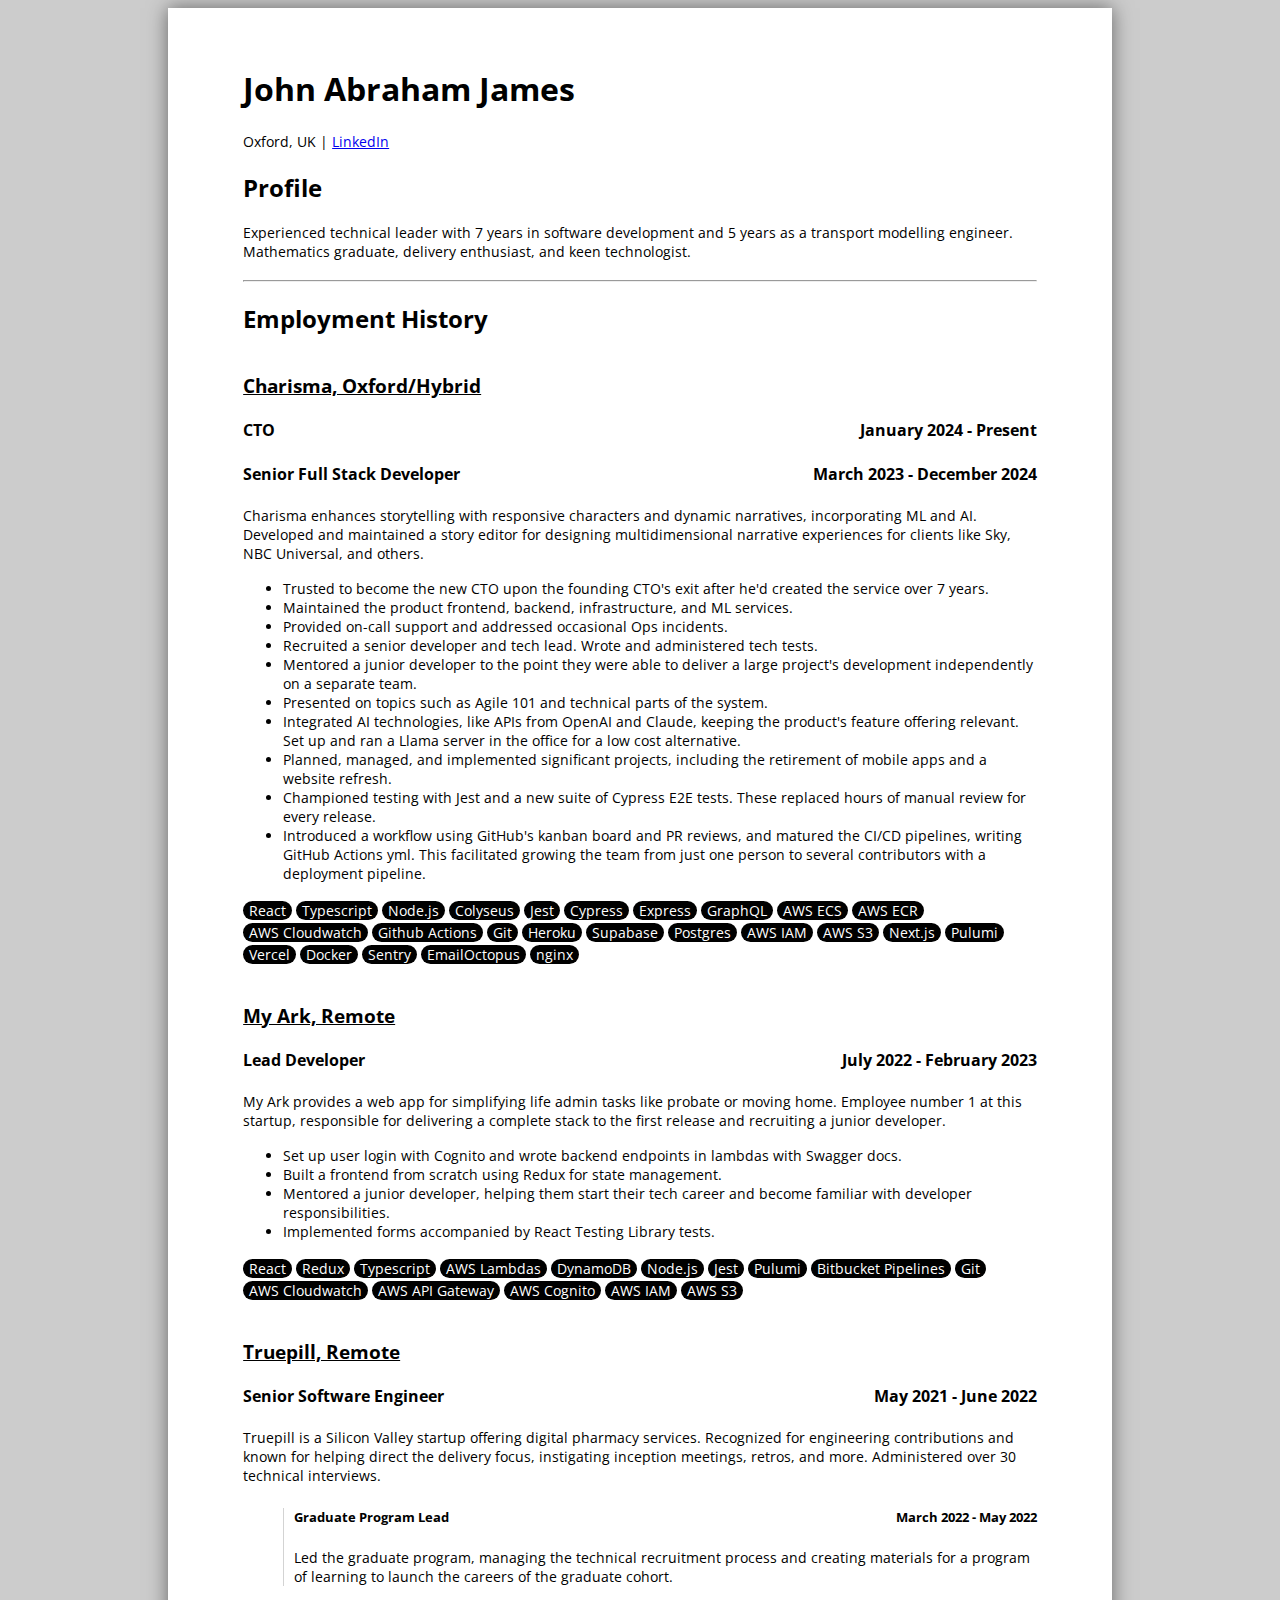
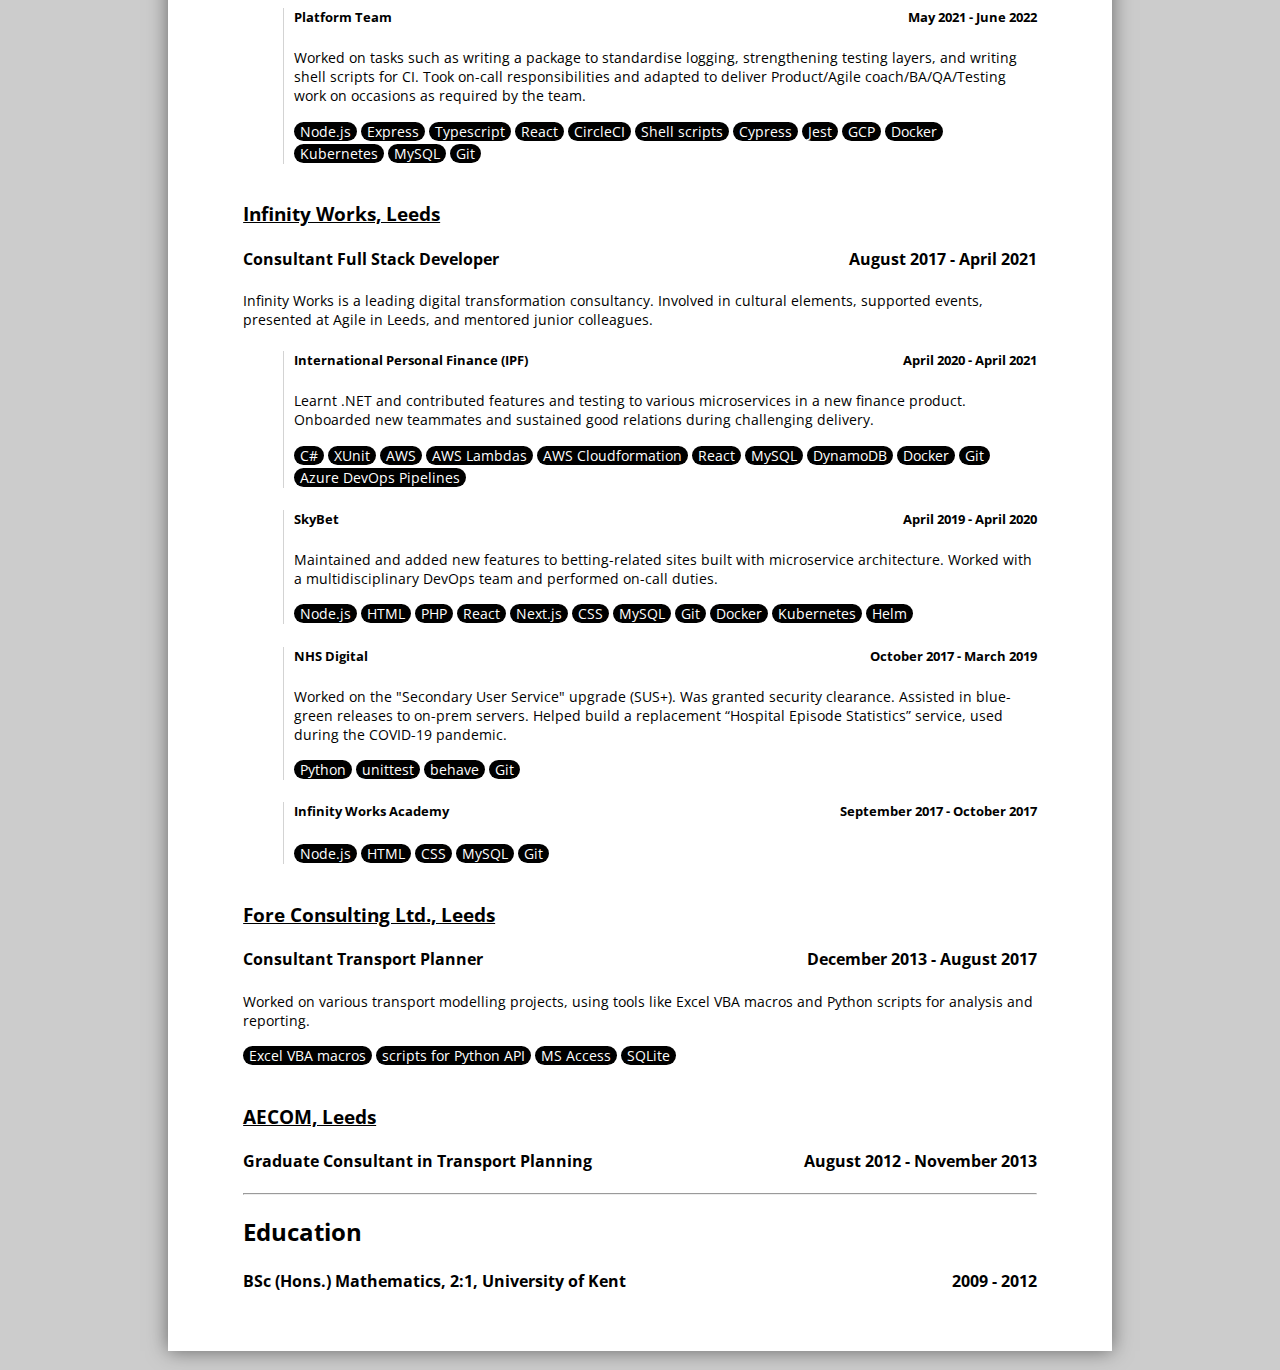
==== commit ef636988: "update CV" ====
--- a/CV/index.html
+++ b/CV/index.html
@@ -18,7 +18,7 @@
 
     <section>
       <h2>Profile</h2>
-      <p>Experienced software developer with 7 years in software development and 5 years as a transport modelling engineer.
+      <p>Experienced technical leader with 7 years in software development and 5 years as a transport modelling engineer.
         Mathematics graduate, delivery enthusiast, and keen technologist.</p>
     </section>
     
@@ -34,16 +34,15 @@
         story editor for designing multidimensional narrative experiences for clients like Sky, NBC Universal, and others.</p>
       <ul>
         <li>Trusted to become the new CTO upon the founding CTO's exit after he'd created the service over 7 years.</li>
-        <li>Represented the technical team to steer the company's progress and strategic direction.</li>
-        <li>Independently ran ops.</li>
-        <li>Recruited and mentored a senior developer and tech lead. Wrote and administered tech tests.</li>
-        <li>Helped a junior developer gain skills and confidence to deliver independently.</li>
-        <li>Introduced a workflow using GitHub's kanban board and PR reviews.</li>
+        <li>Maintained the product frontend, backend, infrastructure, and ML services.</li>
+        <li>Provided on-call support and addressed occasional Ops incidents.</li>
+        <li>Recruited a senior developer and tech lead. Wrote and administered tech tests.</li>
+        <li>Mentored a junior developer to the point they were able to deliver a large project's development independently on a separate team.</li>
         <li>Presented on topics such as Agile 101 and technical parts of the system.</li>
-        <li>Integrated AI/ML technologies like ChatGPT and Claude, delivering key features in frontend, backend, and
-          infrastructure.</li>
-        <li>Managed significant projects, including the retirement of mobile apps and a website refresh.</li>
-        <li>Championed testing with Jest and a new suite of Cypress E2E tests. Progressed CI/CD pipelines, writing GitHub Actions yml.</li>
+        <li>Integrated AI technologies, like APIs from OpenAI and Claude, keeping the product's feature offering relevant. Set up and ran a Llama server in the office for a low cost alternative.</li>
+        <li>Planned, managed, and implemented significant projects, including the retirement of mobile apps and a website refresh.</li>
+        <li>Championed testing with Jest and a new suite of Cypress E2E tests. These replaced hours of manual review for every release.</li>
+        <li>Introduced a workflow using GitHub's kanban board and PR reviews, and matured the CI/CD pipelines, writing GitHub Actions yml. This facilitated growing the team from just one person to several contributors with a deployment pipeline.</li>
       </ul>
       <bubble>React</bubble>
       <bubble>Typescript</bubble>
@@ -69,6 +68,7 @@
       <bubble>Docker</bubble>
       <bubble>Sentry</bubble>
       <bubble>EmailOctopus</bubble>
+      <bubble>nginx</bubble>
 
       <h3>My Ark, Remote</h3>
       <h4>Lead Developer <span>July 2022 - February 2023</span></h4>
@@ -185,6 +185,7 @@
       </div>
 
       <printInterval></printInterval>
+      <printInterval></printInterval>
 
       <h3>Fore Consulting Ltd., Leeds</h3>
       <h4>Consultant Transport Planner <span>December 2013 - August 2017</span></h4>
--- a/CV/styles/styles.css
+++ b/CV/styles/styles.css
@@ -33,7 +33,7 @@
   printInterval {
       position: static;
       display: grid;
-      height: 6cm;
+      height: 4cm;
   }
 }
 
